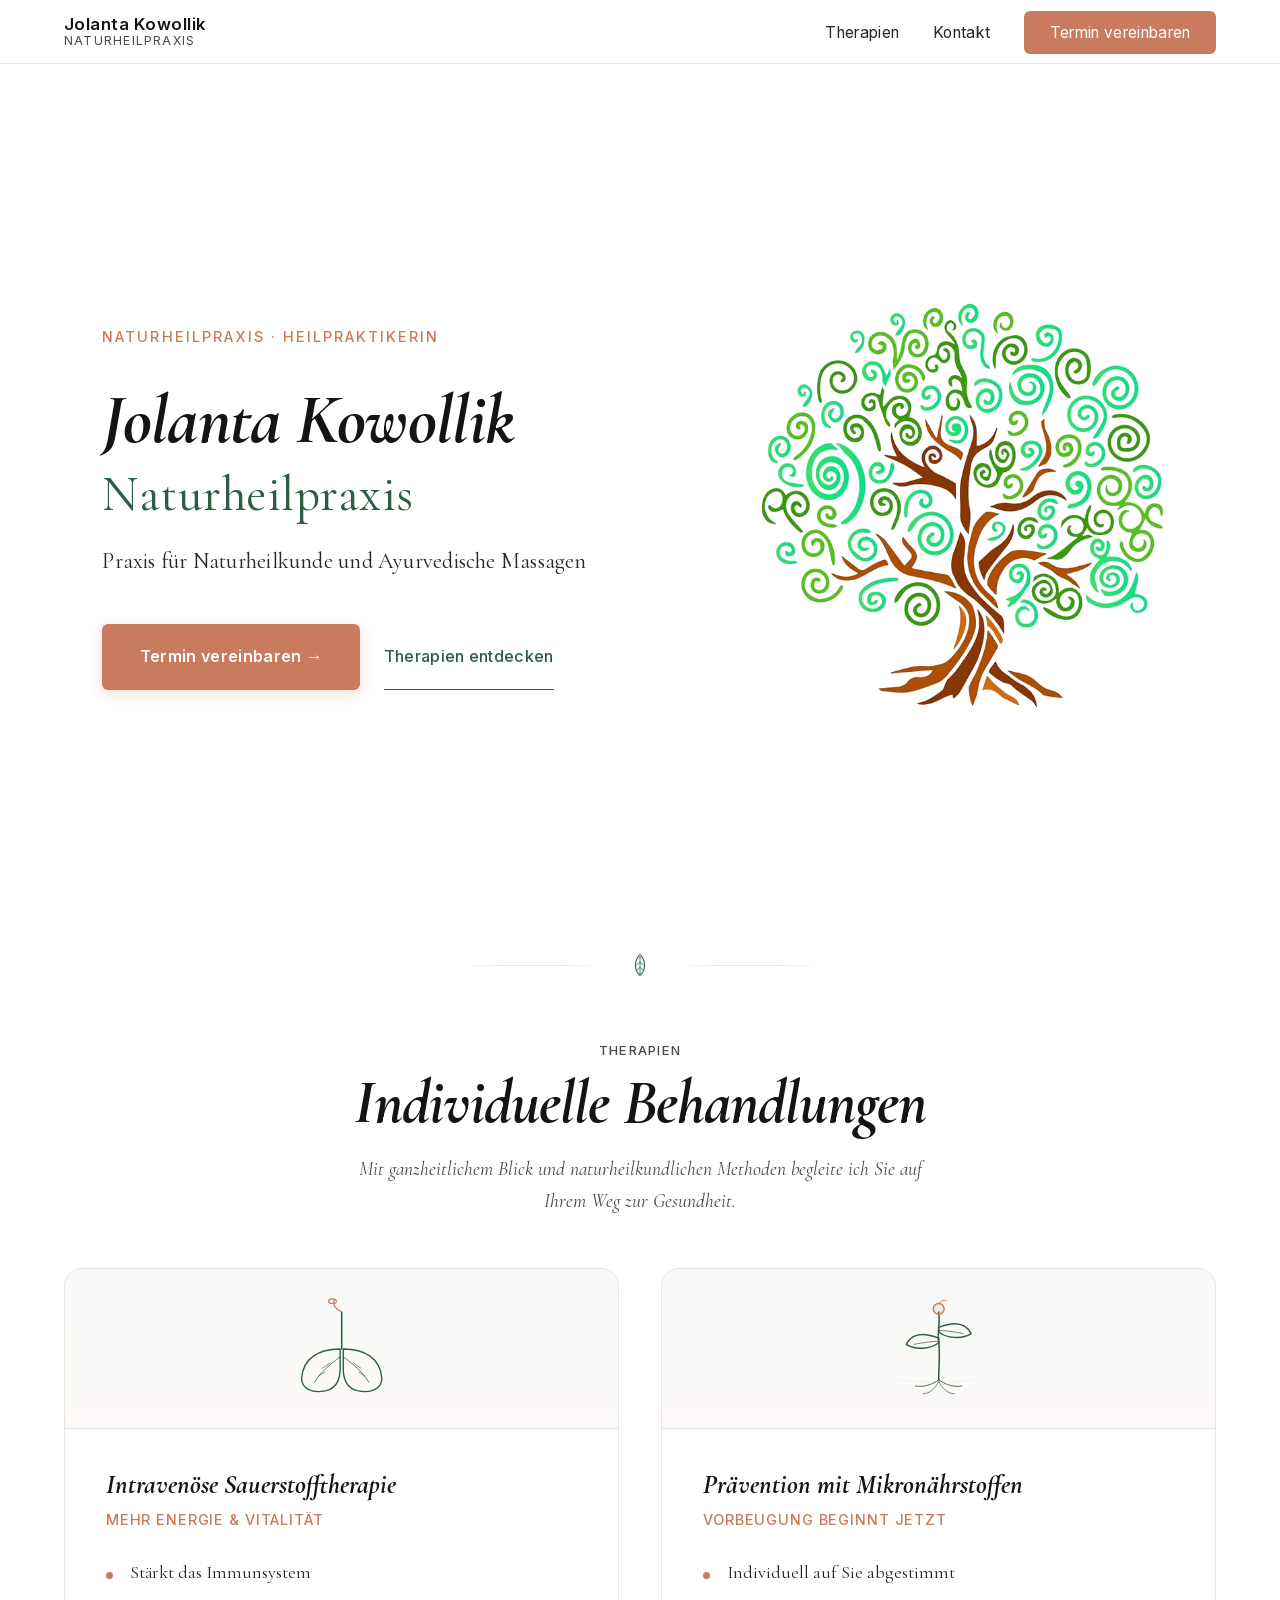
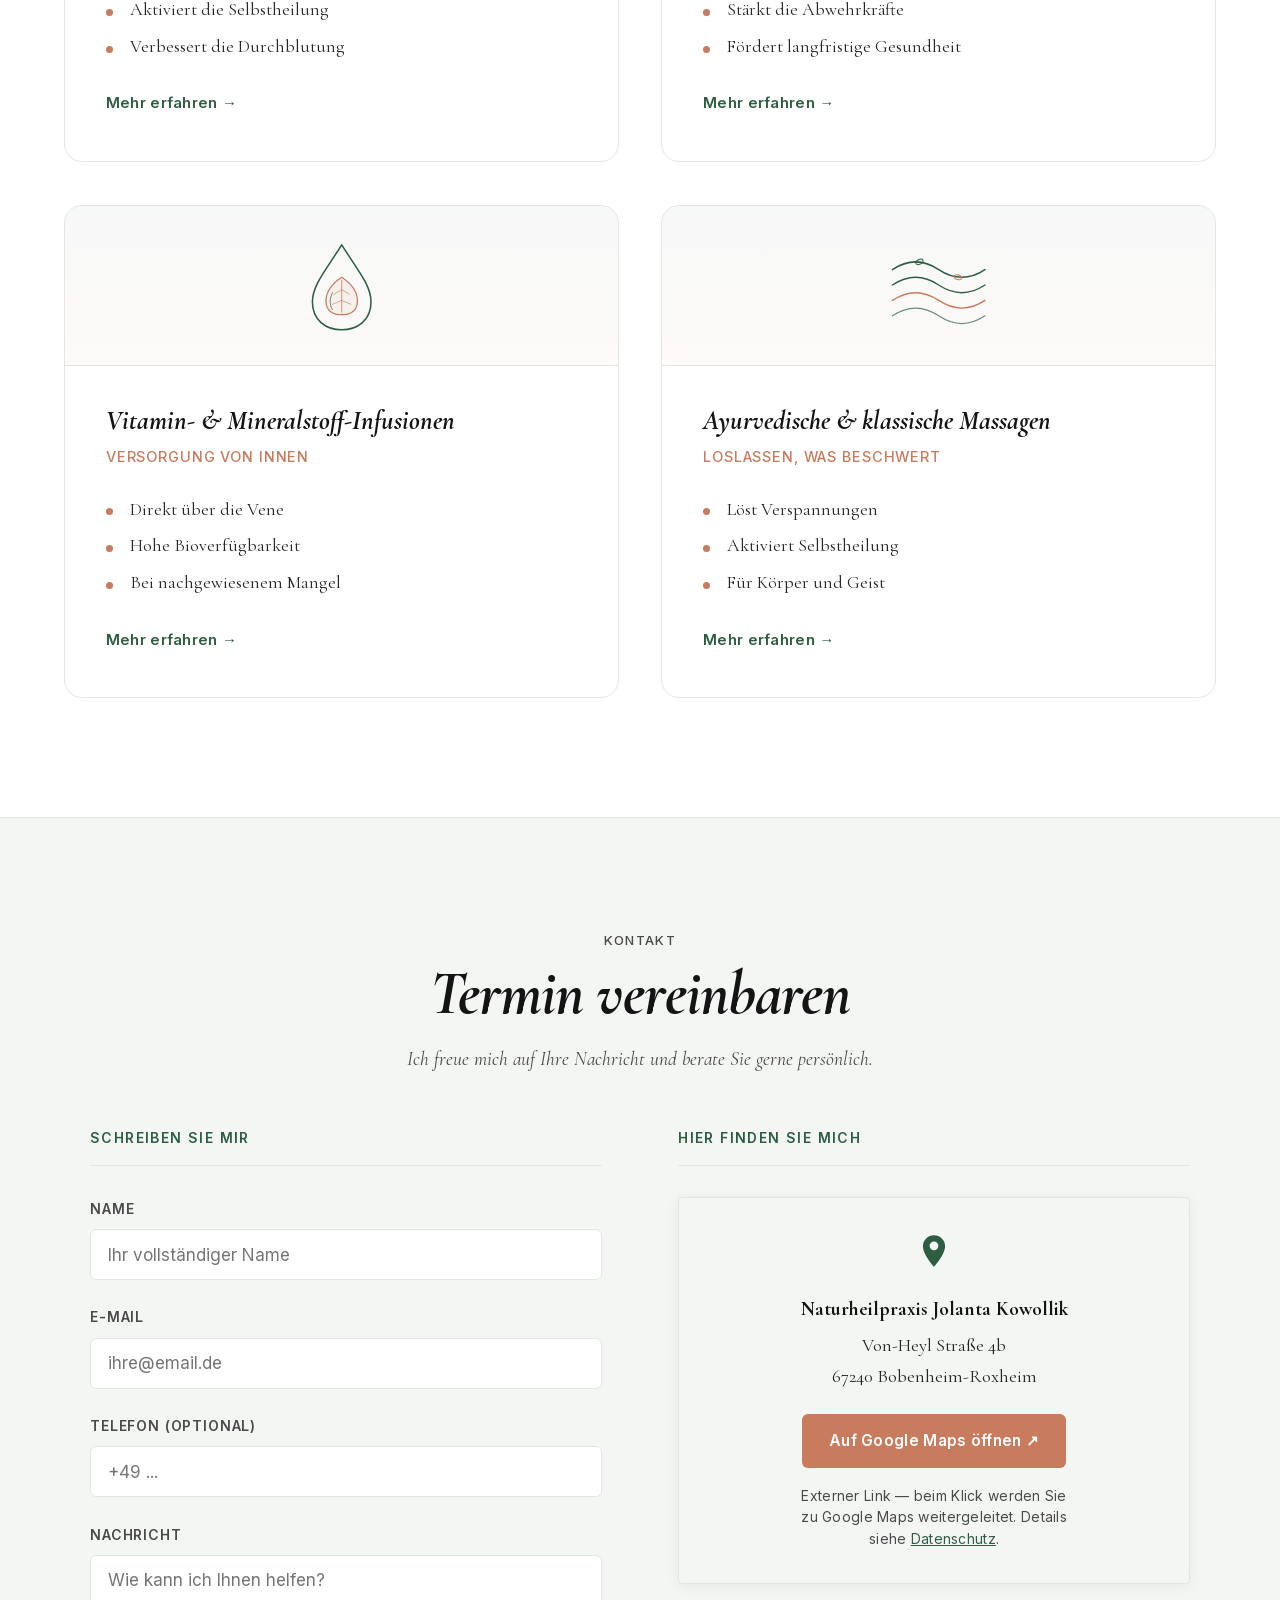
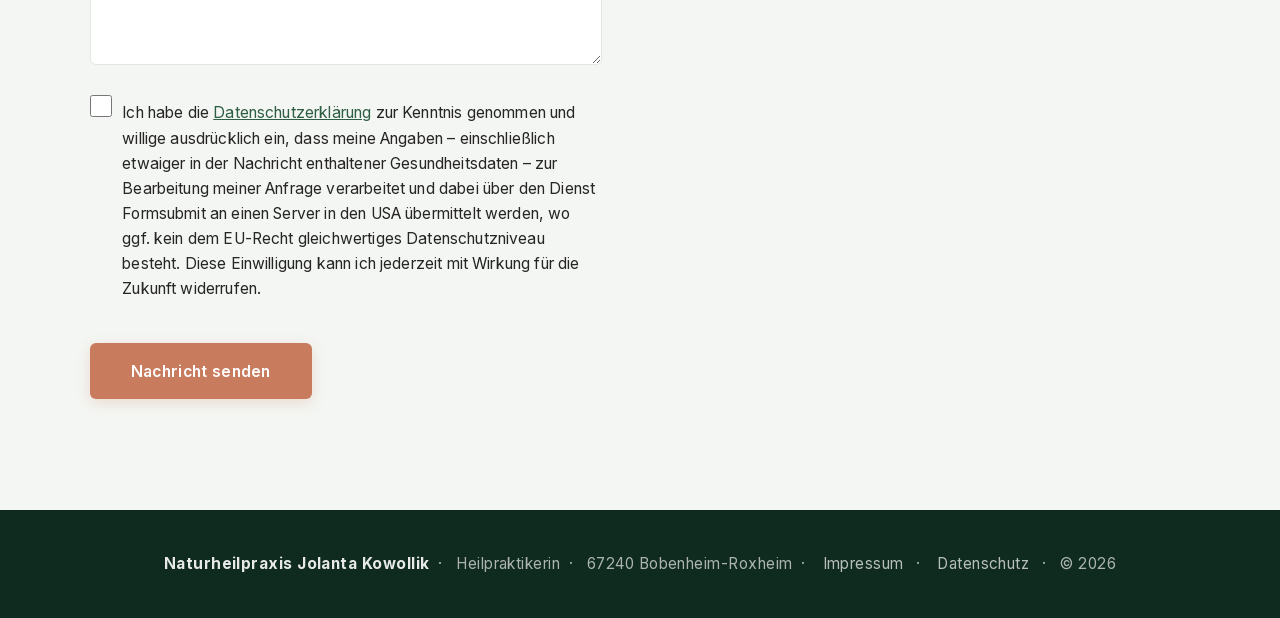
==== index.html @ 56aa3563 "Bessere Lesbarkeit (größere, schwarze Schrift) + neue Adresse Von-Heyl Straße 4b Co-Authored-By: Cla" ====
<!DOCTYPE html>
<html lang="de">
<head>
  <meta charset="UTF-8" />
  <meta name="viewport" content="width=device-width, initial-scale=1.0" />
  <title>Naturheilpraxis Jolanta Kowollik · Heilpraktikerin Bobenheim-Roxheim</title>
  <meta name="description" content="Naturheilpraxis Jolanta Kowollik in Bobenheim-Roxheim — Heilpraktikerin für intravenöse Sauerstofftherapie, Mikronährstoff-Prävention, Vitamin- & Mineralstoff-Infusionen und ayurvedische Massagen. Jetzt Termin vereinbaren." />
  <meta name="robots" content="index, follow" />
  <link rel="canonical" href="https://www.naturheilpraxis-bobenheim.de/" />

  <!-- Open Graph -->
  <meta property="og:type" content="website" />
  <meta property="og:locale" content="de_DE" />
  <meta property="og:title" content="Naturheilpraxis Jolanta Kowollik · Heilpraktikerin Bobenheim-Roxheim" />
  <meta property="og:description" content="Heilpraktikerin für Sauerstofftherapie, Mikronährstoffe, Vitamin-Infusionen und ayurvedische Massagen in Bobenheim-Roxheim." />
  <meta property="og:url" content="https://www.naturheilpraxis-bobenheim.de/" />
  <meta property="og:site_name" content="Naturheilpraxis Jolanta Kowollik" />
  <meta property="og:image" content="https://www.naturheilpraxis-bobenheim.de/tree2.webp" />
  <meta name="twitter:card" content="summary_large_image" />

  <!-- JSON-LD: MedicalBusiness for Local-SEO -->
  <script type="application/ld+json">
  {
    "@context": "https://schema.org",
    "@type": "MedicalBusiness",
    "name": "Naturheilpraxis Jolanta Kowollik",
    "description": "Heilpraktikerin für Naturheilkunde und ayurvedische Massagen in Bobenheim-Roxheim. Sauerstofftherapie, Mikronährstoffe, Infusionstherapie und Massagen.",
    "image": "https://www.naturheilpraxis-bobenheim.de/tree2.webp",
    "url": "https://www.naturheilpraxis-bobenheim.de/",
    "telephone": "+49 176 45779584",
    "email": "jolanta.kowollik@gmail.com",
    "priceRange": "€€",
    "address": {
      "@type": "PostalAddress",
      "streetAddress": "Von-Heyl Straße 4b",
      "addressLocality": "Bobenheim-Roxheim",
      "postalCode": "67240",
      "addressRegion": "Rheinland-Pfalz",
      "addressCountry": "DE"
    },
    "geo": {
      "@type": "GeoCoordinates",
      "latitude": 49.5333,
      "longitude": 8.3833
    },
    "medicalSpecialty": ["AlternativeMedicine"],
    "availableService": [
      {
        "@type": "MedicalProcedure",
        "name": "Intravenöse Sauerstofftherapie",
        "url": "https://www.naturheilpraxis-bobenheim.de/sauerstofftherapie.html"
      },
      {
        "@type": "MedicalProcedure",
        "name": "Prävention mit Mikronährstoffen",
        "url": "https://www.naturheilpraxis-bobenheim.de/mikronaehrstoffe.html"
      },
      {
        "@type": "MedicalProcedure",
        "name": "Vitamin- & Mineralstoff-Infusionen",
        "url": "https://www.naturheilpraxis-bobenheim.de/infusionstherapie.html"
      },
      {
        "@type": "MedicalTherapy",
        "name": "Ayurvedische & klassische Massagen",
        "url": "https://www.naturheilpraxis-bobenheim.de/massagen.html"
      }
    ]
  }
  </script>

  <link rel="stylesheet" href="fonts/fonts.css" />

  <style>
    *, *::before, *::after { box-sizing: border-box; margin: 0; padding: 0; }

    :root {
      --green:       #2d5e44;
      --green-dark:  #1e4530;
      --green-deep:  #0f2a1e;
      --accent:      #c97b5d;
      --accent-dark: #a55f47;
      --bg:          #ffffff;
      --bg-alt:      #f4f6f3;
      --card:        #ffffff;
      --white:       #ffffff;
      --text:        #141414;
      --text-mid:    #262626;
      --text-muted:  #4a4a4a;
      --border:      #e3e7e1;
    }

    html { scroll-behavior: smooth; font-size: 17px; }

    body {
      font-family: 'Cormorant Garamond', Georgia, serif;
      font-weight: 400;
      font-size: 21px;
      line-height: 1.7;
      background: var(--bg);
      color: var(--text);
    }

    /* ── NAV ── */
    nav {
      position: fixed;
      top: 0; width: 100%;
      z-index: 100;
      height: 64px;
      background: var(--card);
      border-bottom: 1px solid var(--border);
      padding: 0 5vw;
      display: flex;
      align-items: center;
      justify-content: space-between;
    }

    .nav-logo {
      display: flex;
      align-items: center;
      gap: 0.7rem;
      text-decoration: none;
    }

    .nav-logo-icon { display: none; }

    .nav-logo-text {
      font-family: 'Inter', sans-serif;
      font-size: 0.98rem;
      font-weight: 600;
      letter-spacing: 0.03em;
      color: var(--text);
      line-height: 1.2;
    }

    .nav-logo-text small {
      display: block;
      font-family: 'Inter', sans-serif;
      font-size: 0.72rem;
      font-weight: 400;
      letter-spacing: 0.1em;
      text-transform: uppercase;
      color: var(--text-muted);
    }

    .nav-links { display: flex; align-items: center; gap: 2rem; list-style: none; }

    .nav-links a {
      font-family: 'Inter', sans-serif;
      font-size: 0.92rem;
      font-weight: 400;
      letter-spacing: 0.02em;
      color: var(--text-mid);
      text-decoration: none;
      transition: color 0.2s;
    }

    .nav-links a:hover { color: var(--green); }

    .nav-cta {
      font-family: 'Inter', sans-serif !important;
      background: var(--accent) !important;
      color: white !important;
      padding: 0.7rem 1.5rem !important;
      border-radius: 6px;
      letter-spacing: 0.02em !important;
      transition: background 0.2s, transform 0.15s !important;
    }

    .nav-cta:hover { background: var(--accent-dark) !important; transform: translateY(-1px); }

    .nav-mobile-actions {
      display: flex;
      align-items: center;
      gap: 0.4rem;
    }

    .nav-hamburger {
      display: none;
      font-size: 1.5rem;
      background: none;
      border: none;
      cursor: pointer;
      color: var(--text);
      padding: 0.5rem;
      min-width: 44px;
      min-height: 44px;
      align-items: center;
      justify-content: center;
    }

    /* ── HERO ── */
    .hero {
      position: relative;
      min-height: calc(100vh - 64px);
      margin-top: 64px;
      background: var(--bg);
      overflow: hidden;
      display: flex;
      align-items: center;
      padding: 7rem 8vw 4rem;
    }

    .hero-inner {
      width: 100%;
      max-width: 1180px;
      margin: 0 auto;
      display: grid;
      grid-template-columns: 1.3fr 1fr;
      gap: 5rem;
      align-items: center;
    }

    .hero-illustration {
      width: 100%;
      max-width: 440px;
      justify-self: end;
    }

    .hero-illustration svg {
      width: 100%;
      height: auto;
      display: block;
    }

    .hero-tree {
      width: 100%;
      height: auto;
      display: block;
      max-height: 560px;
      object-fit: contain;
    }

    .hero-bg-tree {
      display: none;
      position: absolute;
      right: 6vw;
      top: 50%;
      transform: translateY(-50%);
      height: 72%;
      width: auto;
      opacity: 0.13;
      z-index: 0;
      pointer-events: none;
      mix-blend-mode: multiply;
      filter: grayscale(30%);
    }

    .hero-bg-quote { display: none; }

    .hero-content {
      position: relative;
      z-index: 1;
      max-width: 620px;
    }

    .hero-eyebrow {
      font-family: 'Inter', sans-serif;
      font-size: 0.85rem;
      font-weight: 500;
      letter-spacing: 0.14em;
      text-transform: uppercase;
      color: var(--accent);
      margin-bottom: 2rem;
    }

    .hero-eyebrow::before, .hero-eyebrow::after { display: none; }

    .hero-h1 {
      font-family: 'Cormorant Garamond', Georgia, serif;
      font-size: clamp(3rem, 5.5vw, 5.4rem);
      font-weight: 700;
      font-style: italic;
      line-height: 1.06;
      color: var(--text);
      letter-spacing: -0.01em;
      margin-bottom: 1.4rem;
    }

    .hero-h1 span {
      display: block;
      font-style: normal;
      font-weight: 400;
      color: var(--green);
      font-size: 0.7em;
      letter-spacing: 0.01em;
      margin-top: 0.2em;
    }

    .hero-divider { display: none; }
    .hero-subtitle { display: none; }
    .hero-bg-quote { display: none; }

    .hero-tagline {
      font-family: 'Cormorant Garamond', Georgia, serif;
      font-size: 1.3rem;
      font-weight: 400;
      letter-spacing: 0.01em;
      color: var(--text-mid);
      margin-bottom: 2.6rem;
      line-height: 1.6;
      max-width: 540px;
    }

    .hero-cta-wrap {
      display: flex;
      gap: 1.4rem;
      align-items: center;
      flex-wrap: wrap;
    }

    .hero-cta {
      display: inline-block;
      font-family: 'Inter', sans-serif;
      background: var(--accent);
      color: #fff;
      text-decoration: none;
      font-size: 0.95rem;
      font-weight: 600;
      letter-spacing: 0.02em;
      padding: 1.15rem 2.2rem;
      min-height: 52px;
      border-radius: 6px;
      transition: background 0.25s, transform 0.2s, box-shadow 0.25s;
      box-shadow: 0 4px 14px rgba(201, 123, 93, 0.25);
    }

    .hero-cta:hover {
      background: var(--accent-dark);
      transform: translateY(-2px);
      box-shadow: 0 8px 20px rgba(201, 123, 93, 0.32);
    }

    .hero-cta-secondary {
      font-family: 'Inter', sans-serif;
      font-size: 0.95rem;
      font-weight: 500;
      letter-spacing: 0.02em;
      color: var(--green);
      text-decoration: none;
      padding: 1.1rem 0;
      border-bottom: 1px solid var(--green);
      transition: color 0.2s, border-color 0.2s;
    }

    .hero-cta-secondary:hover {
      color: var(--green-dark);
      border-color: var(--green-dark);
    }

    .hero-tel {
      margin-top: 1.6rem;
      font-family: 'Inter', sans-serif;
      font-size: 0.95rem;
      color: var(--text-muted);
      display: inline-flex;
      align-items: center;
      gap: 0.5rem;
    }
    .hero-tel a {
      color: var(--green);
      text-decoration: none;
      font-weight: 600;
      border-bottom: 1px solid var(--green);
      padding-bottom: 1px;
    }
    .hero-tel a:hover { color: var(--green-dark); border-color: var(--green-dark); }

    /* ── SECTION HEADER ── */
    .section-header { text-align: center; margin-bottom: 3rem; }

    .section-eyebrow {
      font-family: 'Inter', sans-serif;
      font-size: 0.78rem;
      font-weight: 500;
      letter-spacing: 0.1em;
      text-transform: uppercase;
      color: var(--text-muted);
      margin-bottom: 0.6rem;
    }

    h2 {
      font-family: 'Cormorant Garamond', Georgia, serif;
      font-size: clamp(2.6rem, 4.8vw, 4.2rem);
      font-weight: 700;
      font-style: italic;
      color: var(--text);
      letter-spacing: -0.015em;
      line-height: 1.05;
      margin-bottom: 1rem;
    }

    .section-sub {
      font-size: 1.15rem;
      font-weight: 400;
      font-style: italic;
      color: var(--text-muted);
      max-width: 600px;
      margin: 0 auto;
      line-height: 1.65;
    }

    /* ── SERVICES ── */
    #leistungen {
      background: var(--bg);
      padding: 3rem 5vw 7rem;
      position: relative;
    }

    /* ── SECTION DIVIDER (Hero → Leistungen) ── */
    .section-divider {
      display: flex;
      align-items: center;
      justify-content: center;
      gap: 1.4rem;
      max-width: 360px;
      margin: 0 auto 3.5rem;
    }
    .section-divider .div-line {
      flex: 1;
      height: 1px;
      background: linear-gradient(90deg, transparent, var(--border) 30%, var(--border) 70%, transparent);
    }
    .section-divider svg {
      flex-shrink: 0;
      opacity: 0.85;
    }

    .services-grid {
      display: grid;
      grid-template-columns: repeat(2, 1fr);
      gap: 2.5rem;
      max-width: 1240px;
      margin: 0 auto;
    }

    .service-card {
      background: var(--card);
      border: 1px solid var(--border);
      border-radius: 18px;
      overflow: hidden;
      transition: box-shadow 0.35s, transform 0.35s, border-color 0.35s;
      display: flex;
      flex-direction: column;
      text-decoration: none;
      color: inherit;
      cursor: pointer;
    }

    .service-card:hover {
      box-shadow: 0 16px 40px rgba(45, 94, 68, 0.12);
      transform: translateY(-6px);
      border-color: var(--green);
    }

    .service-illustration {
      width: 100%;
      height: 160px;
      display: flex;
      align-items: center;
      justify-content: center;
      padding: 1.5rem;
      background: linear-gradient(180deg, rgba(45,94,68,0.04) 0%, rgba(201,123,93,0.04) 100%);
      border-bottom: 1px solid var(--border);
    }

    .service-illustration svg {
      width: auto;
      height: 100%;
      max-width: 180px;
      display: block;
      transition: transform 0.5s ease;
    }

    .service-card:hover .service-illustration svg {
      transform: scale(1.06) rotate(-1deg);
    }

    .service-body {
      padding: 2.4rem 2.4rem 2.6rem;
      display: flex;
      flex-direction: column;
      flex: 1;
    }

    .service-title {
      font-family: 'Cormorant Garamond', Georgia, serif;
      font-size: 1.55rem;
      font-weight: 700;
      font-style: italic;
      color: var(--text);
      margin-bottom: 0.4rem;
      line-height: 1.2;
    }

    .service-promise {
      font-family: 'Inter', sans-serif;
      font-size: 0.85rem;
      font-weight: 500;
      letter-spacing: 0.06em;
      text-transform: uppercase;
      color: var(--accent);
      margin-bottom: 1.6rem;
    }

    .service-perks {
      list-style: none;
      display: flex;
      flex-direction: column;
      gap: 0.6rem;
      margin-bottom: 1.8rem;
      flex: 1;
    }

    .service-perks li {
      position: relative;
      padding-left: 1.4rem;
      font-family: 'Cormorant Garamond', Georgia, serif;
      font-size: 1.05rem;
      font-weight: 400;
      color: var(--text-mid);
      line-height: 1.5;
    }

    .service-perks li::before {
      content: '';
      position: absolute;
      left: 0;
      top: 0.65em;
      width: 7px;
      height: 7px;
      border-radius: 50%;
      background: var(--accent);
    }

    .service-mehr {
      display: inline-flex;
      align-items: center;
      gap: 0.45rem;
      font-family: 'Inter', sans-serif;
      font-size: 0.88rem;
      font-weight: 600;
      letter-spacing: 0.02em;
      color: var(--green);
      transition: gap 0.2s, color 0.2s;
      margin-top: auto;
    }

    .service-card:hover .service-mehr {
      gap: 0.8rem;
      color: var(--green-dark);
    }

    /* ── DIVIDER ── */
    .gold-divider {
      height: 1px;
      background: var(--border);
    }

    /* ── CONTACT ── */
    #kontakt { background: var(--bg-alt); padding: 6.5rem 5vw; }

    .kontakt-grid {
      display: grid;
      grid-template-columns: 1fr 1fr;
      gap: 4.5rem;
      max-width: 1100px;
      margin: 0 auto;
      align-items: start;
    }

    .col-heading {
      font-family: 'Inter', sans-serif;
      font-size: 0.82rem;
      font-weight: 600;
      letter-spacing: 0.1em;
      text-transform: uppercase;
      color: var(--green);
      margin-bottom: 1.8rem;
      padding-bottom: 0.9rem;
      border-bottom: 1px solid var(--border);
    }

    .kontakt-form { display: flex; flex-direction: column; gap: 1.5rem; }

    .form-group { display: flex; flex-direction: column; gap: 0.5rem; }

    .form-group label {
      font-family: 'Inter', sans-serif;
      font-size: 0.82rem;
      font-weight: 600;
      letter-spacing: 0.06em;
      text-transform: uppercase;
      color: var(--text-muted);
    }

    .form-group input, .form-group textarea {
      background: var(--card);
      border: 1px solid var(--border);
      border-radius: 6px;
      padding: 0.85rem 1rem;
      font-family: 'Inter', sans-serif;
      font-size: 1rem;
      font-weight: 400;
      color: var(--text);
      outline: none;
      transition: border-color 0.2s, background 0.2s;
      width: 100%;
    }

    .form-group input:focus, .form-group textarea:focus {
      border-color: var(--green);
    }

    .form-group textarea { resize: vertical; min-height: 110px; }

    .hp-field {
      position: absolute !important;
      left: -9999px !important;
      width: 1px !important;
      height: 1px !important;
      opacity: 0 !important;
      pointer-events: none !important;
    }

    .form-consent {
      display: flex;
      align-items: flex-start;
      gap: 0.6rem;
      margin-top: 0.2rem;
    }

    .form-consent input[type="checkbox"] {
      margin-top: 0.1rem;
      width: 22px;
      height: 22px;
      accent-color: var(--accent);
      flex-shrink: 0;
      cursor: pointer;
    }

    .form-consent label {
      font-family: 'Inter', sans-serif;
      font-size: 0.92rem;
      font-weight: 400;
      line-height: 1.6;
      letter-spacing: 0.01em;
      color: var(--text-mid);
      cursor: pointer;
      padding: 0.4rem 0;
    }

    .form-consent label a {
      color: var(--green);
      text-decoration: underline;
    }

    .form-consent label a:hover { color: var(--green-dark); }

    .form-submit {
      align-self: flex-start;
      margin-top: 0.6rem;
      background: var(--accent);
      color: white;
      border: none;
      font-family: 'Inter', sans-serif;
      font-weight: 600;
      font-size: 0.92rem;
      letter-spacing: 0.02em;
      padding: 1.1rem 2.4rem;
      min-height: 48px;
      border-radius: 6px;
      cursor: pointer;
      transition: background 0.25s, transform 0.2s, box-shadow 0.25s;
      box-shadow: 0 4px 14px rgba(201, 123, 93, 0.22);
    }

    .form-submit:hover { background: var(--accent-dark); transform: translateY(-1px); box-shadow: 0 8px 20px rgba(201, 123, 93, 0.3); }

    .map-wrapper {
      border-radius: 4px;
      overflow: hidden;
      min-height: 340px;
      border: 1px solid var(--border);
      box-shadow: 0 2px 14px rgba(0, 0, 0, 0.06);
      background: var(--bg-alt);
      display: flex;
      align-items: center;
      justify-content: center;
    }

    .map-placeholder-inner {
      text-align: center;
      padding: 2rem 1.5rem;
      max-width: 320px;
    }

    .map-placeholder-pin {
      color: var(--green);
      margin-bottom: 0.6rem;
    }

    .map-placeholder-address {
      font-family: 'Cormorant Garamond', Georgia, serif;
      font-size: 1.08rem;
      line-height: 1.7;
      color: var(--text-mid);
      margin-bottom: 1.3rem;
    }

    .map-placeholder-address strong {
      display: block;
      font-weight: 700;
      color: var(--text);
      margin-bottom: 0.2rem;
      font-size: 1.15rem;
    }

    .map-placeholder-btn {
      display: inline-block;
      font-family: 'Inter', sans-serif;
      font-size: 0.9rem;
      font-weight: 600;
      letter-spacing: 0.02em;
      background: var(--accent);
      color: #fff;
      text-decoration: none;
      padding: 0.8rem 1.6rem;
      border-radius: 6px;
      transition: background 0.2s, transform 0.15s;
    }

    .map-placeholder-btn:hover {
      background: var(--accent-dark);
      transform: translateY(-1px);
    }

    .map-placeholder-note {
      margin-top: 1rem;
      font-family: 'Inter', sans-serif;
      font-size: 0.82rem;
      color: var(--text-muted);
      letter-spacing: 0.02em;
      line-height: 1.55;
    }

    .map-placeholder-note a { color: var(--green); text-decoration: underline; }
    .map-placeholder-note a:hover { color: var(--green-dark); }

    /* ── FOOTER ── */
    footer {
      background: var(--green-deep);
      color: rgba(255, 255, 255, 0.65);
      padding: 2rem 5vw;
      text-align: center;
      font-family: 'Inter', sans-serif;
      font-size: 0.9rem;
      font-weight: 400;
      letter-spacing: 0.03em;
    }

    footer strong { color: rgba(255, 255, 255, 0.9); }
    footer a {
      color: rgba(255, 255, 255, 0.7);
      text-decoration: none;
      padding: 0.4rem 0.2rem;
      display: inline-block;
    }
    footer a:hover { color: white; }

    /* ── MOBILE STICKY CTA BAR ── */
    .mobile-sticky-bar { display: none; }
    .nav-tel { display: none; }

    @media (max-width: 768px) {
      .mobile-sticky-bar {
        display: flex;
        position: fixed;
        bottom: 0; left: 0; right: 0;
        z-index: 90;
        background: var(--card);
        border-top: 1px solid var(--border);
        box-shadow: 0 -4px 16px rgba(0, 0, 0, 0.08);
        padding: 0.6rem 0.8rem calc(0.6rem + env(safe-area-inset-bottom));
        gap: 0.6rem;
      }
      .mobile-sticky-bar a {
        flex: 1;
        display: flex; align-items: center; justify-content: center;
        gap: 0.5rem;
        min-height: 52px;
        border-radius: 8px;
        font-family: 'Inter', sans-serif;
        font-size: 0.95rem;
        font-weight: 600;
        text-decoration: none;
        letter-spacing: 0.02em;
        transition: transform 0.15s, background 0.2s, box-shadow 0.2s;
      }
      .mobile-sticky-bar a:active { transform: scale(0.97); }
      .mobile-sticky-bar .sb-call {
        background: var(--green); color: #fff;
        box-shadow: 0 2px 8px rgba(45, 94, 68, 0.25);
      }
      .mobile-sticky-bar .sb-call:hover { background: var(--green-dark); }
      .mobile-sticky-bar .sb-cta {
        background: var(--accent); color: #fff;
        box-shadow: 0 2px 8px rgba(201, 123, 93, 0.25);
      }
      .mobile-sticky-bar .sb-cta:hover { background: var(--accent-dark); }

      body { padding-bottom: 80px; }
      body.bar-hidden { padding-bottom: 0; }
      body.bar-hidden .mobile-sticky-bar { display: none; }

      /* Nav phone icon (mobile only) */
      .nav-tel {
        display: inline-flex;
        align-items: center; justify-content: center;
        min-width: 44px; min-height: 44px;
        color: var(--green);
        text-decoration: none;
        margin-right: 0.3rem;
      }
      .nav-tel:active { transform: scale(0.92); }
    }

    /* ── RESPONSIVE ── */
    @media (min-width: 1200px) {
      body { font-size: 23px; }
    }

    @media (max-width: 1024px) {
      .hero { min-height: auto; padding: 5rem 6vw 5rem; }
      .hero-inner { grid-template-columns: 1fr; gap: 2.5rem; }
      .hero-illustration { max-width: 240px; justify-self: center; }
      .hero-content { max-width: 100%; text-align: center; }
      .hero-h1 { font-size: clamp(2.8rem, 6vw, 4rem); }
      .hero-tagline { margin-left: auto; margin-right: auto; }
      .hero-eyebrow { text-align: center; justify-content: center; }
      .hero-cta-wrap { justify-content: center; }
      .hero-tel { justify-content: center; }
      .hero-bg-tree { display: none; }
    }

    @media (max-width: 768px) {
      .nav-hamburger { display: flex; }
      .nav-links { display: none; }
      .nav-links.open {
        display: flex;
        position: absolute;
        top: 64px;
        left: 0;
        width: 100%;
        flex-direction: column;
        background: var(--card);
        border-bottom: 1px solid var(--border);
        padding: 1rem 5vw;
      }
      .hero { padding: 4rem 5vw 2rem; }
      .hero-h1 { font-size: clamp(2.5rem, 8vw, 3.4rem); }
      .hero-tagline { font-size: 1.15rem; }
      .hero-illustration { max-width: 200px; }
      /* Hero-CTAs auf Mobile weg — Sticky-Bar unten übernimmt */
      .hero-cta { display: none; }
      .hero-tel { display: none; }
      .hero-cta-wrap { margin-top: 0; }
      #leistungen { padding: 2rem 5vw 4.5rem; }
      #kontakt { padding: 4.5rem 5vw; }
      .section-header { margin-bottom: 2.2rem; }
      .section-divider { margin: 0 auto 2.2rem; max-width: 240px; }
      .map-wrapper { min-height: 280px; }
      .map-placeholder-address { font-size: 1rem; }
      .kontakt-grid { grid-template-columns: 1fr; gap: 3rem; }
      .services-grid { grid-template-columns: 1fr; gap: 1.8rem; }
      .service-illustration { height: 140px; }
      .service-body { padding: 1.8rem 1.8rem 2rem; }
      .service-title { font-size: 1.4rem; }
      h2 { font-size: clamp(2.2rem, 9vw, 3rem); }
    }

    @media (max-width: 480px) {
      body { font-size: 19px; }
      .hero-h1 { font-size: 2.4rem; }
      .hero-cta-wrap { flex-direction: column; align-items: stretch; }
      .hero-cta, .hero-cta-secondary { text-align: center; }
      .hero-tel { font-size: 0.9rem; flex-wrap: wrap; }
    }

    /* Scroll-Animation */
    .service-card {
      opacity: 0;
      transform: translateY(30px);
      transition: opacity 0.6s ease, transform 0.6s ease;
    }
    .service-card.visible {
      opacity: 1;
      transform: translateY(0);
    }
    @media (prefers-reduced-motion: reduce) {
      .service-card { opacity: 1; transform: none; transition: none; }
    }
  </style>
</head>
<body>

  <!-- NAV -->
  <nav>
    <a href="#start" class="nav-logo">
      <svg class="nav-logo-icon" viewBox="0 0 34 34" xmlns="http://www.w3.org/2000/svg" aria-hidden="true">
        <circle cx="17" cy="13" r="10" fill="#4e7d5e" opacity="0.85"/>
        <rect x="15.5" y="21" width="3" height="10" rx="1.5" fill="#7a4a2e"/>
      </svg>
      <div class="nav-logo-text">
        Jolanta Kowollik
        <small>Naturheilpraxis</small>
      </div>
    </a>
    <button class="nav-hamburger" aria-label="Menü" onclick="this.parentElement.querySelector('.nav-links').classList.toggle('open')">&#9776;</button>
    <ul class="nav-links">
      <li><a href="#leistungen">Therapien</a></li>
      <li><a href="#kontakt">Kontakt</a></li>
      <li><a href="#kontakt" class="nav-cta">Termin vereinbaren</a></li>
    </ul>
  </nav>

  <!-- HERO -->
  <section class="hero" id="start">
    <div class="hero-inner">
      <div class="hero-content">
        <p class="hero-eyebrow">Naturheilpraxis · Heilpraktikerin</p>

        <h1 class="hero-h1">
          Jolanta Kowollik
          <span>Naturheilpraxis</span>
        </h1>

        <p class="hero-tagline">Praxis für Naturheilkunde und Ayurvedische Massagen</p>

        <div class="hero-cta-wrap">
          <a href="#kontakt" class="hero-cta">Termin vereinbaren&nbsp;→</a>
          <a href="#leistungen" class="hero-cta-secondary">Therapien entdecken</a>
        </div>
      </div>

      <div class="hero-illustration" aria-hidden="true">
        <img src="tree2.webp" alt="" class="hero-tree" loading="eager" fetchpriority="high" width="640" height="640" />
      </div>
    </div>
  </section>

  <!-- SERVICES -->
  <section id="leistungen">

    <div class="section-divider" aria-hidden="true">
      <span class="div-line"></span>
      <svg width="28" height="28" viewBox="0 0 32 32" fill="none" stroke-linecap="round" stroke-linejoin="round">
        <!-- Stylized leaf -->
        <path d="M16 4 C 9 11, 9 22, 16 28 C 23 22, 23 11, 16 4 Z" stroke="var(--green)" stroke-width="1.4" fill="rgba(45,94,68,0.06)" />
        <path d="M16 7 L 16 26" stroke="var(--green)" stroke-width="1" />
        <path d="M16 13 L 12 16" stroke="var(--green)" stroke-width="0.9" />
        <path d="M16 13 L 20 16" stroke="var(--green)" stroke-width="0.9" />
        <path d="M16 19 L 11.5 22" stroke="var(--green)" stroke-width="0.9" />
        <path d="M16 19 L 20.5 22" stroke="var(--green)" stroke-width="0.9" />
        <!-- Small terracotta accent dot -->
        <circle cx="16" cy="5.5" r="1.4" fill="var(--accent)" stroke="none" />
      </svg>
      <span class="div-line"></span>
    </div>

    <div class="section-header">
      <p class="section-eyebrow">Therapien</p>
      <h2>Individuelle Behandlungen</h2>
      <p class="section-sub">Mit ganzheitlichem Blick und naturheilkundlichen Methoden begleite ich Sie auf Ihrem Weg zur Gesundheit.</p>
    </div>

    <div class="services-grid">

      <a class="service-card" href="sauerstofftherapie.html">
        <div class="service-illustration">
          <svg viewBox="0 0 160 140" xmlns="http://www.w3.org/2000/svg" fill="none" stroke-linecap="round" stroke-linejoin="round" aria-hidden="true">
            <!-- Trachea-stem (leaf-like) -->
            <path d="M80 22 L80 70" stroke="var(--green)" stroke-width="2" />
            <!-- Left lung-leaf -->
            <path d="M78 70 C 50 70, 30 82, 28 108 C 28 122, 42 128, 60 124 C 72 121, 78 110, 78 95 Z"
                  stroke="var(--green)" stroke-width="1.8" />
            <!-- Right lung-leaf -->
            <path d="M82 70 C 110 70, 130 82, 132 108 C 132 122, 118 128, 100 124 C 88 121, 82 110, 82 95 Z"
                  stroke="var(--green)" stroke-width="1.8" />
            <!-- Left leaf veins -->
            <path d="M78 80 C 65 90, 52 100, 45 113" stroke="var(--green)" stroke-width="1" />
            <path d="M65 88 L 55 95" stroke="var(--green)" stroke-width="0.8" />
            <path d="M58 100 L 50 105" stroke="var(--green)" stroke-width="0.8" />
            <!-- Right leaf veins -->
            <path d="M82 80 C 95 90, 108 100, 115 113" stroke="var(--green)" stroke-width="1" />
            <path d="M95 88 L 105 95" stroke="var(--green)" stroke-width="0.8" />
            <path d="M102 100 L 110 105" stroke="var(--green)" stroke-width="0.8" />
            <!-- Top: small leaf flourish -->
            <path d="M80 22 C 72 18, 68 12, 70 6" stroke="var(--accent)" stroke-width="1.4" />
            <ellipse cx="68" cy="8" rx="5" ry="3" stroke="var(--accent)" stroke-width="1.4" fill="rgba(201,123,93,0.1)" />
          </svg>
        </div>
        <div class="service-body">
          <h3 class="service-title">Intravenöse Sauerstofftherapie</h3>
          <p class="service-promise">Mehr Energie &amp; Vitalität</p>
          <ul class="service-perks">
            <li>Stärkt das Immunsystem</li>
            <li>Aktiviert die Selbstheilung</li>
            <li>Verbessert die Durchblutung</li>
          </ul>
          <span class="service-mehr">Mehr erfahren&nbsp;→</span>
        </div>
      </a>

      <a class="service-card" href="mikronaehrstoffe.html">
        <div class="service-illustration">
          <svg viewBox="0 0 160 140" xmlns="http://www.w3.org/2000/svg" fill="none" stroke-linecap="round" stroke-linejoin="round" aria-hidden="true">
            <!-- Soil line -->
            <path d="M30 110 Q 80 116 130 110" stroke="var(--border)" stroke-width="1" stroke-dasharray="3 4" />
            <!-- Sprout stem -->
            <path d="M80 110 C 80 92, 82 76, 80 60 C 78 48, 82 36, 80 22"
                  stroke="var(--green)" stroke-width="2" />
            <!-- Left leaf -->
            <path d="M80 56 C 60 48, 45 50, 38 64 C 50 72, 70 70, 80 62 Z"
                  stroke="var(--green)" stroke-width="1.8" />
            <path d="M80 60 C 70 60, 58 62, 48 64" stroke="var(--green)" stroke-width="0.9" />
            <!-- Right leaf -->
            <path d="M80 42 C 100 34, 115 36, 122 50 C 110 58, 90 56, 80 48 Z"
                  stroke="var(--green)" stroke-width="1.8" />
            <path d="M80 46 C 90 46, 102 48, 112 50" stroke="var(--green)" stroke-width="0.9" />
            <!-- Top berry/seed -->
            <circle cx="80" cy="18" r="7" stroke="var(--accent)" stroke-width="1.8" fill="rgba(201,123,93,0.12)" />
            <path d="M80 11 C 82 8, 86 6, 90 7" stroke="var(--accent)" stroke-width="1.2" />
            <!-- Roots -->
            <path d="M80 110 C 72 116, 60 120, 50 118" stroke="var(--green)" stroke-width="1.1" />
            <path d="M80 110 C 88 116, 100 120, 110 118" stroke="var(--green)" stroke-width="1.1" />
            <path d="M80 112 C 75 122, 68 128, 60 128" stroke="var(--green)" stroke-width="0.9" />
            <path d="M80 112 C 85 122, 92 128, 100 128" stroke="var(--green)" stroke-width="0.9" />
          </svg>
        </div>
        <div class="service-body">
          <h3 class="service-title">Prävention mit Mikronährstoffen</h3>
          <p class="service-promise">Vorbeugung beginnt jetzt</p>
          <ul class="service-perks">
            <li>Individuell auf Sie abgestimmt</li>
            <li>Stärkt die Abwehrkräfte</li>
            <li>Fördert langfristige Gesundheit</li>
          </ul>
          <span class="service-mehr">Mehr erfahren&nbsp;→</span>
        </div>
      </a>

      <a class="service-card" href="infusionstherapie.html">
        <div class="service-illustration">
          <svg viewBox="0 0 160 140" xmlns="http://www.w3.org/2000/svg" fill="none" stroke-linecap="round" stroke-linejoin="round" aria-hidden="true">
            <!-- Large droplet outline -->
            <path d="M80 18 C 60 50, 42 70, 42 92 C 42 116, 60 128, 80 128 C 100 128, 118 116, 118 92 C 118 70, 100 50, 80 18 Z"
                  stroke="var(--green)" stroke-width="2" />
            <!-- Inner leaf -->
            <path d="M80 60 C 65 70, 58 82, 60 95 C 62 105, 72 110, 80 108 C 88 110, 98 105, 100 95 C 102 82, 95 70, 80 60 Z"
                  stroke="var(--accent)" stroke-width="1.6" fill="rgba(201,123,93,0.08)" />
            <!-- Leaf central vein -->
            <path d="M80 64 L 80 105" stroke="var(--accent)" stroke-width="1" />
            <!-- Leaf side veins -->
            <path d="M80 76 L 70 82" stroke="var(--accent)" stroke-width="0.8" />
            <path d="M80 76 L 90 82" stroke="var(--accent)" stroke-width="0.8" />
            <path d="M80 90 L 68 95" stroke="var(--accent)" stroke-width="0.8" />
            <path d="M80 90 L 92 95" stroke="var(--accent)" stroke-width="0.8" />
            <!-- Highlight on droplet -->
            <path d="M68 80 C 64 88, 64 96, 68 102" stroke="var(--green)" stroke-width="0.9" />
          </svg>
        </div>
        <div class="service-body">
          <h3 class="service-title">Vitamin- &amp; Mineralstoff-Infusionen</h3>
          <p class="service-promise">Versorgung von innen</p>
          <ul class="service-perks">
            <li>Direkt über die Vene</li>
            <li>Hohe Bioverfügbarkeit</li>
            <li>Bei nachgewiesenem Mangel</li>
          </ul>
          <span class="service-mehr">Mehr erfahren&nbsp;→</span>
        </div>
      </a>

      <a class="service-card" href="massagen.html">
        <div class="service-illustration">
          <svg viewBox="0 0 160 140" xmlns="http://www.w3.org/2000/svg" fill="none" stroke-linecap="round" stroke-linejoin="round" aria-hidden="true">
            <!-- Flowing waves suggesting movement/hand -->
            <path d="M20 50 Q 50 30, 80 50 T 140 50" stroke="var(--green)" stroke-width="2" />
            <path d="M20 70 Q 50 50, 80 70 T 140 70" stroke="var(--green)" stroke-width="1.8" />
            <path d="M20 90 Q 50 70, 80 90 T 140 90" stroke="var(--accent)" stroke-width="1.8" />
            <path d="M20 110 Q 50 90, 80 110 T 140 110" stroke="var(--green)" stroke-width="1.6" opacity="0.7" />
            <!-- Small leaf accents along the waves -->
            <ellipse cx="55" cy="40" rx="5" ry="3" stroke="var(--green)" stroke-width="1.2" fill="rgba(45,94,68,0.08)" transform="rotate(-25 55 40)" />
            <ellipse cx="105" cy="60" rx="5" ry="3" stroke="var(--accent)" stroke-width="1.2" fill="rgba(201,123,93,0.1)" transform="rotate(15 105 60)" />
          </svg>
        </div>
        <div class="service-body">
          <h3 class="service-title">Ayurvedische &amp; klassische Massagen</h3>
          <p class="service-promise">Loslassen, was beschwert</p>
          <ul class="service-perks">
            <li>Löst Verspannungen</li>
            <li>Aktiviert Selbstheilung</li>
            <li>Für Körper und Geist</li>
          </ul>
          <span class="service-mehr">Mehr erfahren&nbsp;→</span>
        </div>
      </a>

    </div>
  </section>

  <div class="gold-divider"></div>

  <!-- CONTACT + MAP -->
  <section id="kontakt">
    <div class="section-header">
      <p class="section-eyebrow">Kontakt</p>
      <h2>Termin vereinbaren</h2>
      <p class="section-sub">Ich freue mich auf Ihre Nachricht und berate Sie gerne persönlich.</p>
    </div>

    <div class="kontakt-grid">
      <div>
        <p class="col-heading">Schreiben Sie mir</p>
        <form class="kontakt-form" action="https://formsubmit.co/jolanta.kowollik@gmail.com" method="POST">
          <input type="hidden" name="_subject" value="Neue Anfrage über naturheilpraxis-bobenheim.de" />
          <input type="hidden" name="_template" value="table" />
          <input type="hidden" name="_captcha" value="false" />
          <input type="text" name="_honey" tabindex="-1" autocomplete="off" aria-hidden="true" class="hp-field" />
          <div class="form-group">
            <label for="name">Name</label>
            <input type="text" id="name" name="Name" placeholder="Ihr vollständiger Name" required />
          </div>
          <div class="form-group">
            <label for="email">E-Mail</label>
            <input type="email" id="email" name="E-Mail" placeholder="ihre@email.de" required />
          </div>
          <div class="form-group">
            <label for="telefon">Telefon (optional)</label>
            <input type="tel" id="telefon" name="Telefon" placeholder="+49 ..." />
          </div>
          <div class="form-group">
            <label for="nachricht">Nachricht</label>
            <textarea id="nachricht" name="Nachricht" placeholder="Wie kann ich Ihnen helfen?" required></textarea>
          </div>
          <div class="form-consent">
            <input type="checkbox" id="dsgvo" name="DSGVO-Einwilligung" value="erteilt" required />
            <label for="dsgvo">Ich habe die <a href="datenschutz.html" target="_blank" rel="noopener">Datenschutzerklärung</a> zur Kenntnis genommen und willige ausdrücklich ein, dass meine Angaben – einschließlich etwaiger in der Nachricht enthaltener Gesundheitsdaten – zur Bearbeitung meiner Anfrage verarbeitet und dabei über den Dienst Formsubmit an einen Server in den USA übermittelt werden, wo ggf. kein dem EU-Recht gleichwertiges Datenschutzniveau besteht. Diese Einwilligung kann ich jederzeit mit Wirkung für die Zukunft widerrufen.</label>
          </div>
          <button type="submit" class="form-submit">Nachricht senden</button>
        </form>
      </div>

      <div>
        <p class="col-heading">Hier finden Sie mich</p>
        <div class="map-wrapper map-placeholder">
          <div class="map-placeholder-inner">
            <svg class="map-placeholder-pin" viewBox="0 0 24 24" width="38" height="38" aria-hidden="true">
              <path fill="currentColor" d="M12 2a7 7 0 0 0-7 7c0 5.25 7 13 7 13s7-7.75 7-13a7 7 0 0 0-7-7zm0 9.5A2.5 2.5 0 1 1 12 6a2.5 2.5 0 0 1 0 5.5z"/>
            </svg>
            <p class="map-placeholder-address">
              <strong>Naturheilpraxis Jolanta Kowollik</strong>
              Von-Heyl Straße 4b<br />67240 Bobenheim-Roxheim
            </p>
            <a class="map-placeholder-btn"
               href="https://www.google.com/maps/search/?api=1&query=Von-Heyl+Stra%C3%9Fe+4b%2C+67240+Bobenheim-Roxheim"
               target="_blank" rel="noopener noreferrer">
              Auf Google Maps öffnen ↗
            </a>
            <p class="map-placeholder-note">Externer Link — beim Klick werden Sie zu Google Maps weitergeleitet. Details siehe <a href="datenschutz.html">Datenschutz</a>.</p>
          </div>
        </div>
      </div>
    </div>
  </section>

  <script>
    document.addEventListener('DOMContentLoaded', function() {
      var cards = document.querySelectorAll('.service-card');
      var observer = new IntersectionObserver(function(entries) {
        entries.forEach(function(entry) {
          if (entry.isIntersecting) {
            var idx = Array.prototype.indexOf.call(cards, entry.target);
            entry.target.style.transitionDelay = (idx * 0.12) + 's';
            entry.target.classList.add('visible');
            observer.unobserve(entry.target);
          }
        });
      }, { threshold: 0.15 });
      cards.forEach(function(card) { observer.observe(card); });
    });
  </script>

  <!-- FOOTER -->
  <footer>
    <strong>Naturheilpraxis Jolanta Kowollik</strong>&nbsp; · &nbsp;
    Heilpraktikerin&nbsp; · &nbsp;
    67240 Bobenheim-Roxheim&nbsp; · &nbsp;
    <a href="impressum.html">Impressum</a>&nbsp; · &nbsp;
    <a href="datenschutz.html">Datenschutz</a>&nbsp; · &nbsp;
    &copy; 2026
  </footer>

  <!-- STICKY MOBILE CTA BAR -->
  <div class="mobile-sticky-bar">
    <a class="sb-call" href="tel:+4917645779584" aria-label="Anrufen">
      <svg width="20" height="20" viewBox="0 0 24 24" fill="none" stroke="currentColor" stroke-width="2" stroke-linecap="round" stroke-linejoin="round" aria-hidden="true"><path d="M22 16.92v3a2 2 0 0 1-2.18 2 19.79 19.79 0 0 1-8.63-3.07 19.5 19.5 0 0 1-6-6 19.79 19.79 0 0 1-3.07-8.67A2 2 0 0 1 4.11 2h3a2 2 0 0 1 2 1.72c.13.96.36 1.9.7 2.81a2 2 0 0 1-.45 2.11L8.09 9.91a16 16 0 0 0 6 6l1.27-1.27a2 2 0 0 1 2.11-.45c.91.34 1.85.57 2.81.7A2 2 0 0 1 22 16.92z"/></svg>
      Anrufen
    </a>
    <a class="sb-cta" href="#kontakt">Termin&nbsp;→</a>
  </div>

  <script>
    // Hide sticky bar when form fields are focused (iOS keyboard avoid)
    document.addEventListener('DOMContentLoaded', function() {
      var fields = document.querySelectorAll('.kontakt-form input, .kontakt-form textarea');
      fields.forEach(function(el) {
        el.addEventListener('focus', function() { document.body.classList.add('bar-hidden'); });
        el.addEventListener('blur',  function() { document.body.classList.remove('bar-hidden'); });
      });
    });
  </script>

</body>
</html>
---- fonts/fonts.css ----
/* Self-hosted Google Fonts — keine externen Requests an fonts.gstatic.com.
   Variable fonts, latin subset (Umlaute & ß enthalten). */

@font-face {
  font-family: 'Cormorant Garamond';
  font-style: normal;
  font-weight: 300 700;
  font-display: swap;
  src: url('cormorant-garamond-latin-normal.woff2') format('woff2');
}

@font-face {
  font-family: 'Cormorant Garamond';
  font-style: italic;
  font-weight: 300 700;
  font-display: swap;
  src: url('cormorant-garamond-latin-italic.woff2') format('woff2');
}

@font-face {
  font-family: 'Inter';
  font-style: normal;
  font-weight: 100 900;
  font-display: swap;
  src: url('inter-latin.woff2') format('woff2');
}
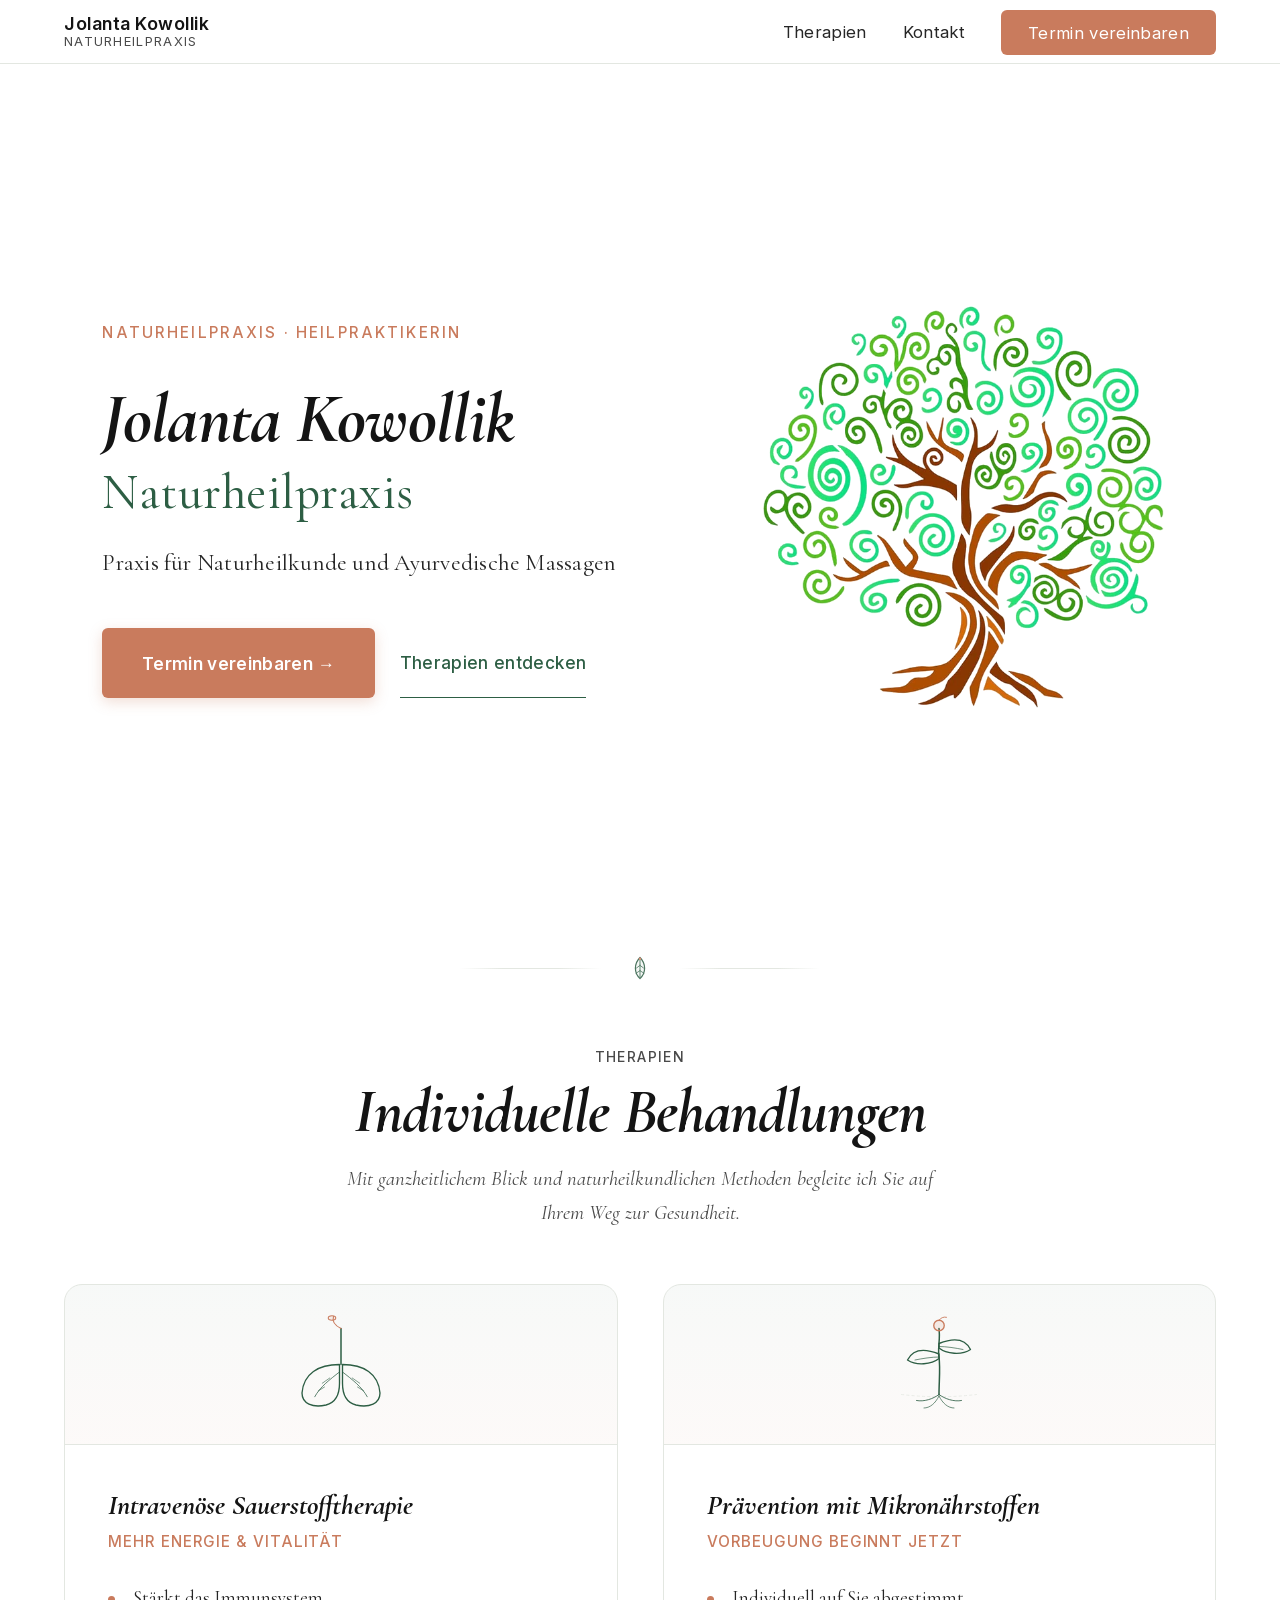
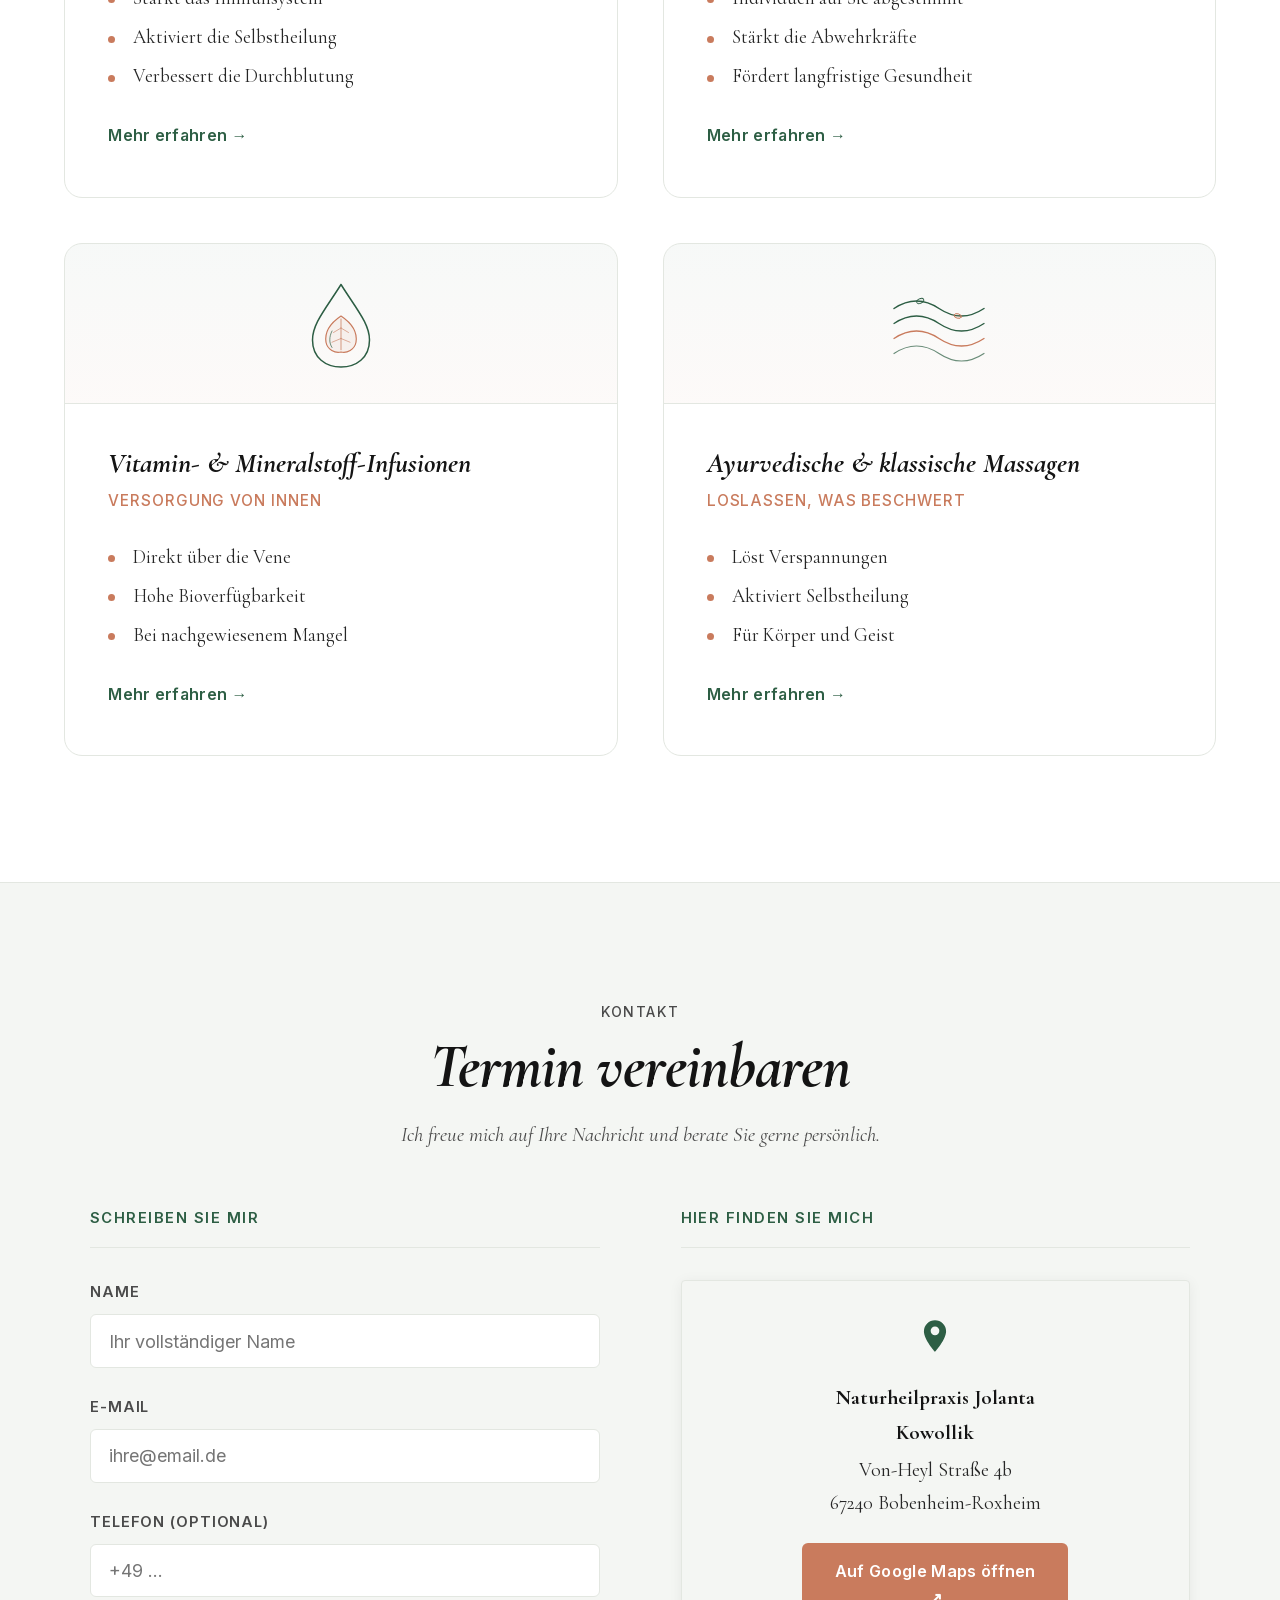
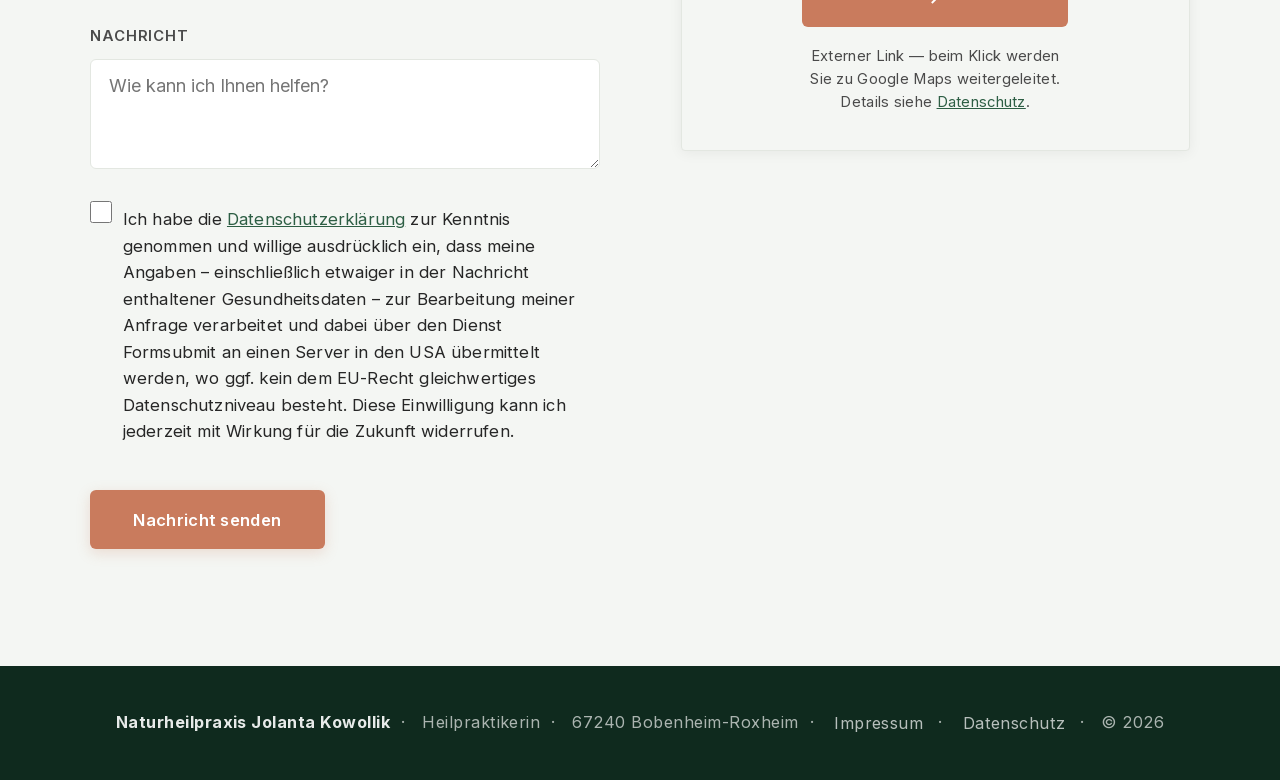
==== commit b7d5ce91: "Schrift noch etwas größer (alle Seiten) Co-Authored-By: Claude Opus 4.8 (1M context) <noreply@anthro" ====
--- a/index.html
+++ b/index.html
@@ -90,12 +90,12 @@
       --border:      #e3e7e1;
     }
 
-    html { scroll-behavior: smooth; font-size: 17px; }
+    html { scroll-behavior: smooth; font-size: 18px; }
 
     body {
       font-family: 'Cormorant Garamond', Georgia, serif;
       font-weight: 400;
-      font-size: 21px;
+      font-size: 22px;
       line-height: 1.7;
       background: var(--bg);
       color: var(--text);
@@ -827,7 +827,7 @@
 
     /* ── RESPONSIVE ── */
     @media (min-width: 1200px) {
-      body { font-size: 23px; }
+      body { font-size: 24px; }
     }
 
     @media (max-width: 1024px) {
@@ -880,7 +880,7 @@
     }
 
     @media (max-width: 480px) {
-      body { font-size: 19px; }
+      body { font-size: 20px; }
       .hero-h1 { font-size: 2.4rem; }
       .hero-cta-wrap { flex-direction: column; align-items: stretch; }
       .hero-cta, .hero-cta-secondary { text-align: center; }
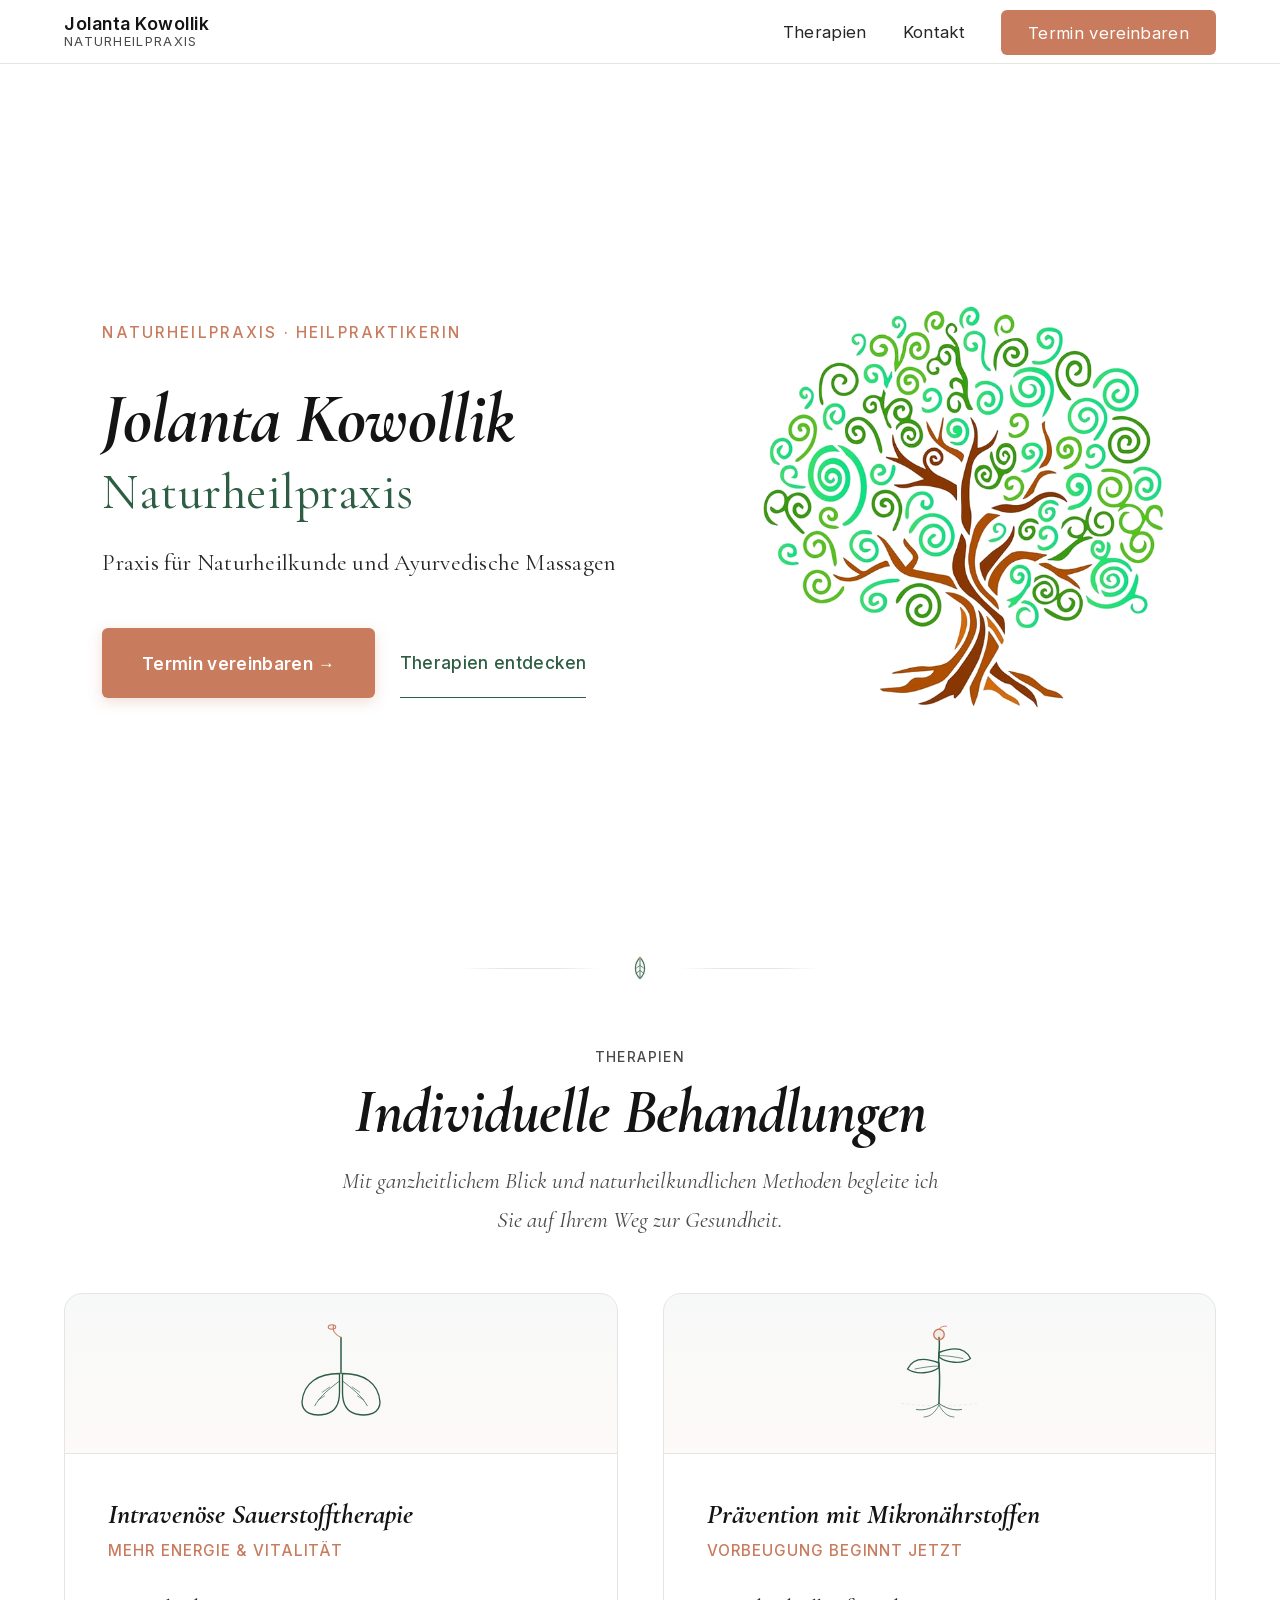
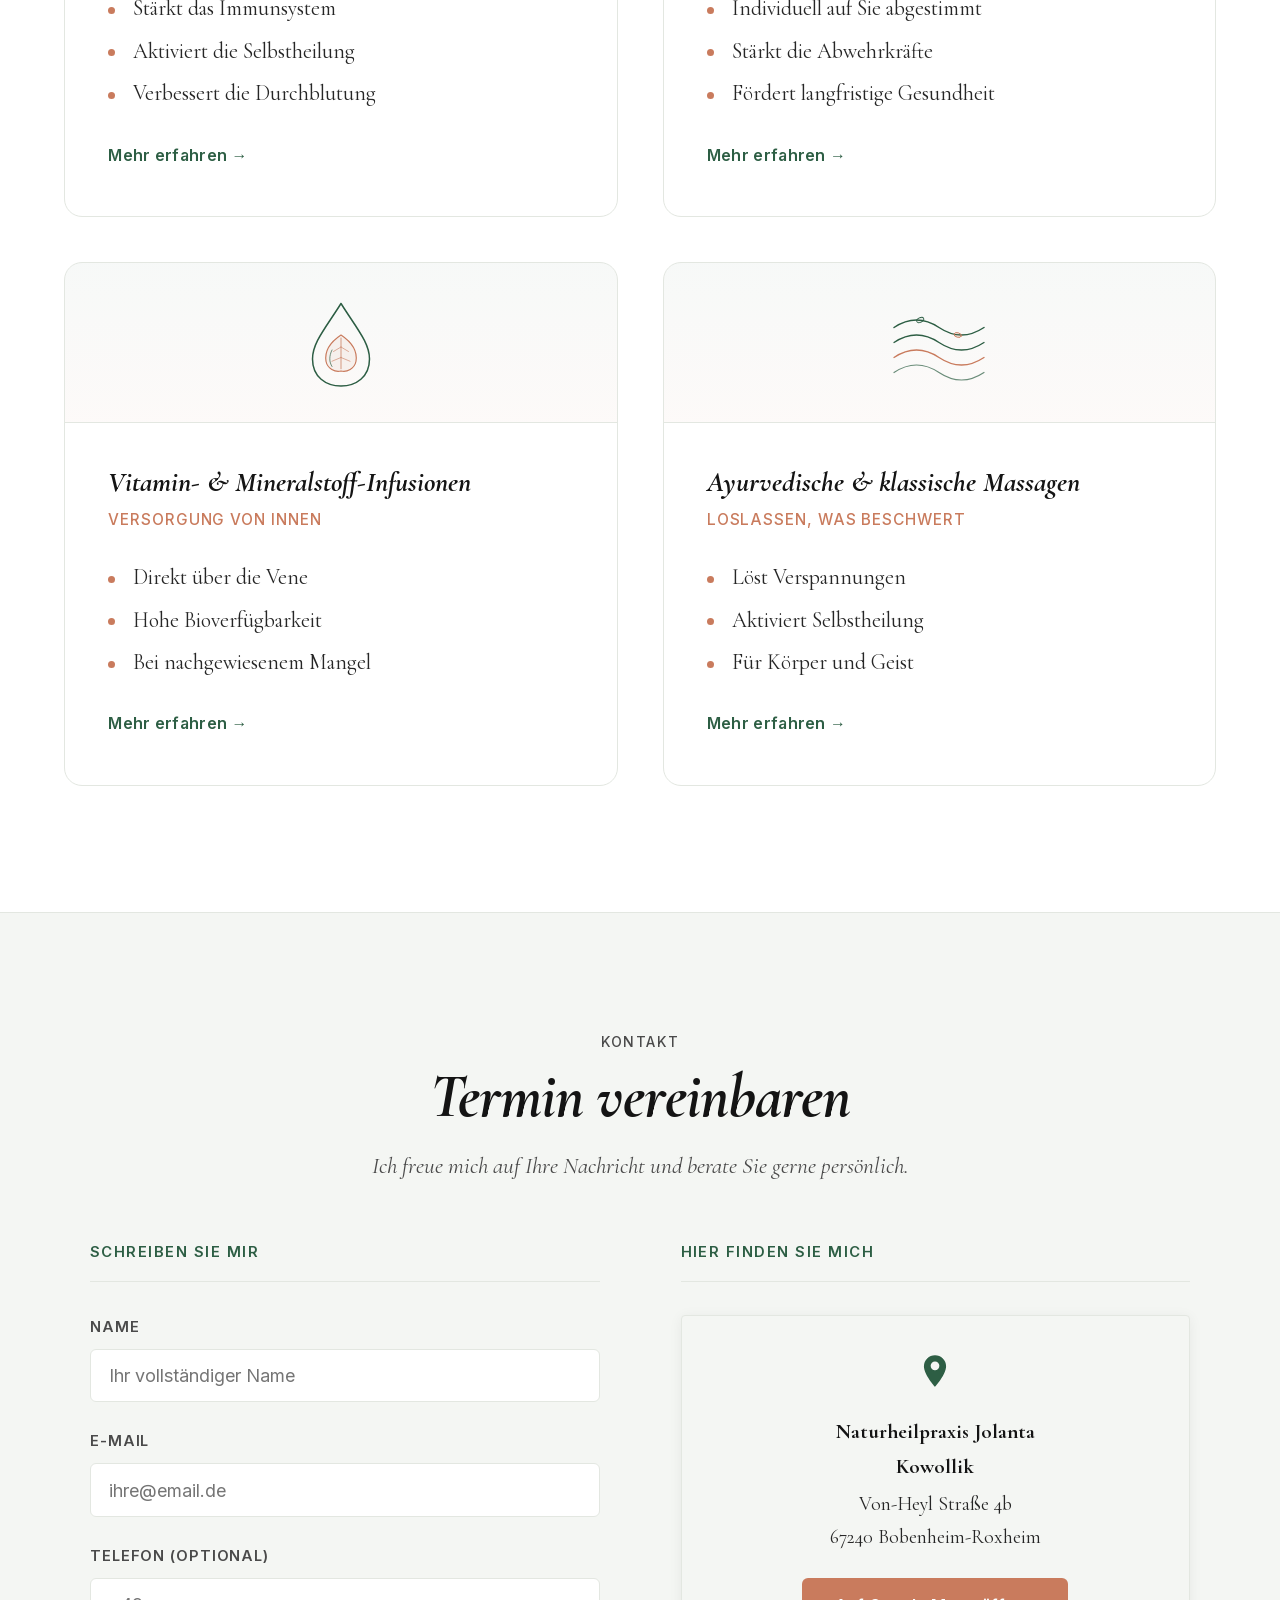
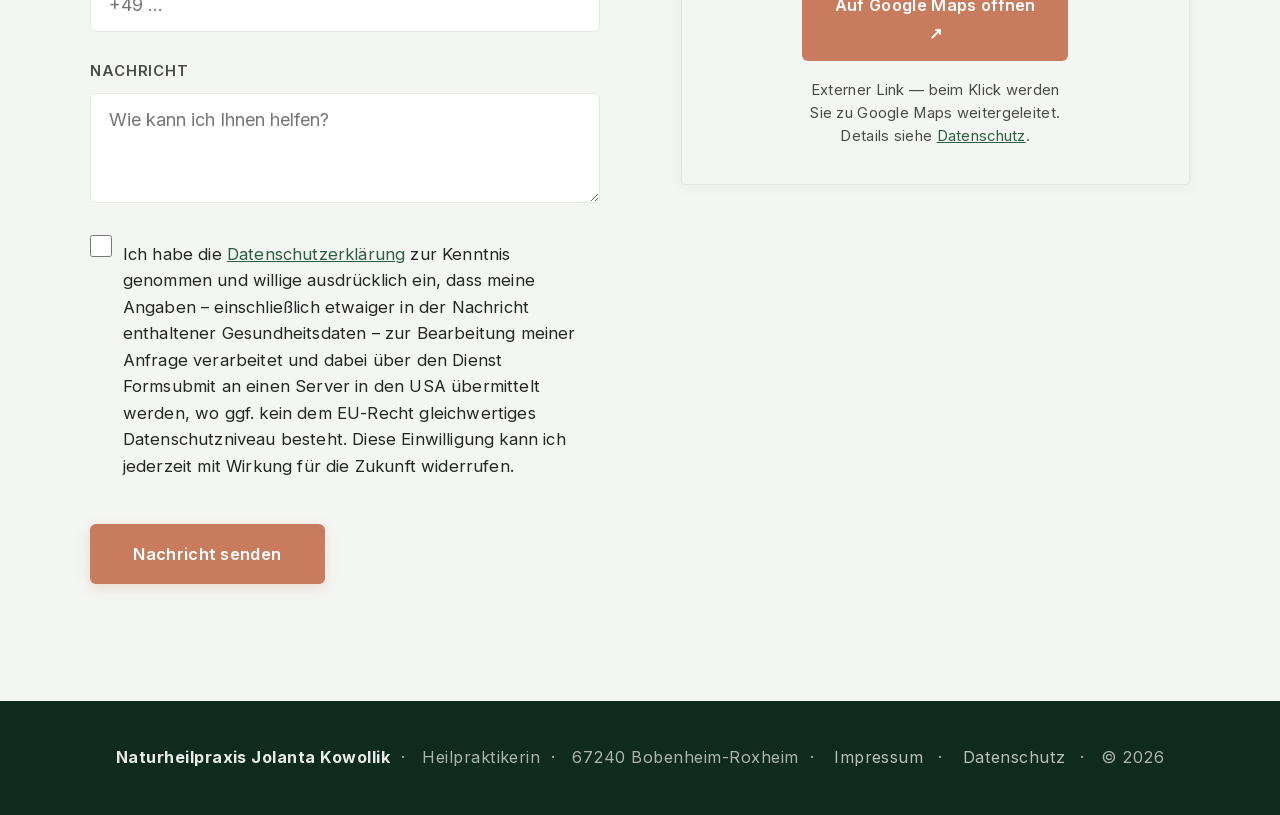
==== commit 2a306ca1: "Service-Perks-Liste und Kontakt-Untertitel minimal größer Co-Authored-By: Claude Opus 4.8 (1M contex" ====
--- a/index.html
+++ b/index.html
@@ -391,7 +391,7 @@
     }
 
     .section-sub {
-      font-size: 1.15rem;
+      font-size: 1.3rem;
       font-weight: 400;
       font-style: italic;
       color: var(--text-muted);
@@ -516,7 +516,7 @@
       position: relative;
       padding-left: 1.4rem;
       font-family: 'Cormorant Garamond', Georgia, serif;
-      font-size: 1.05rem;
+      font-size: 1.18rem;
       font-weight: 400;
       color: var(--text-mid);
       line-height: 1.5;
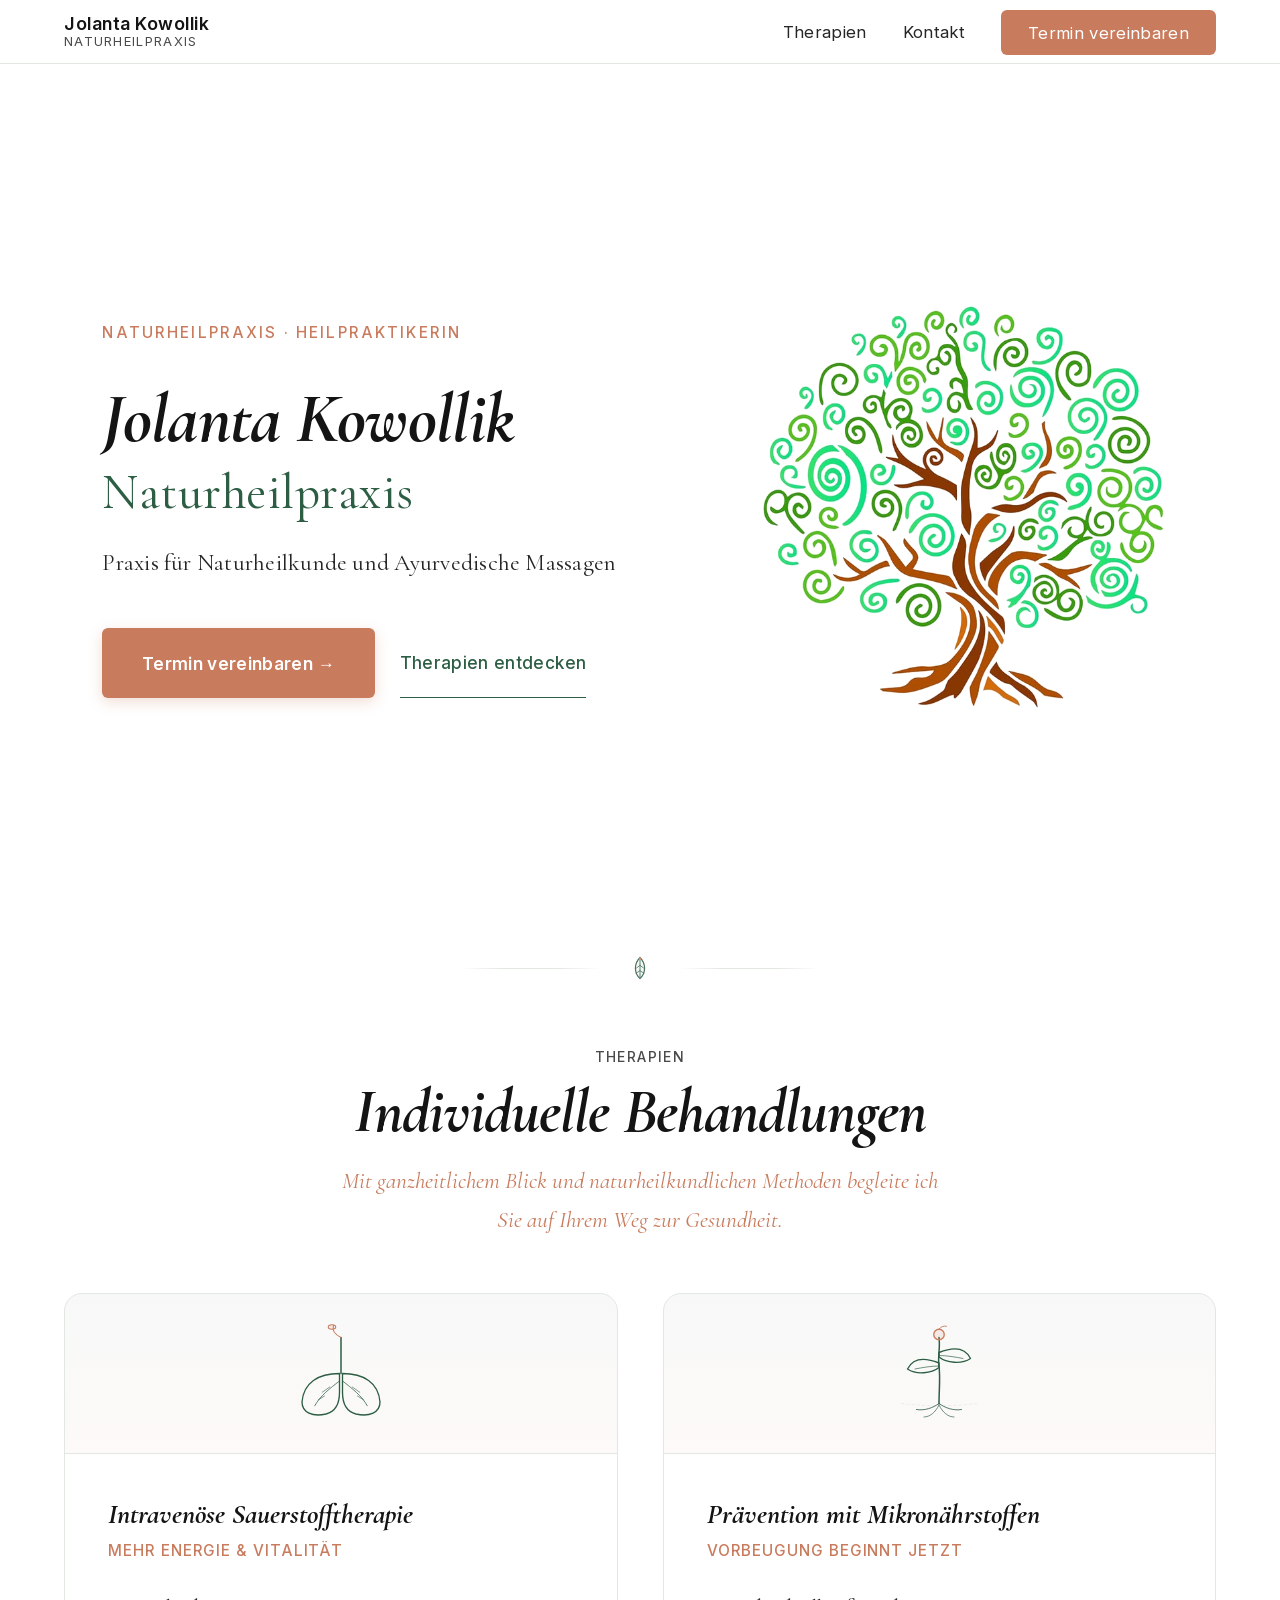
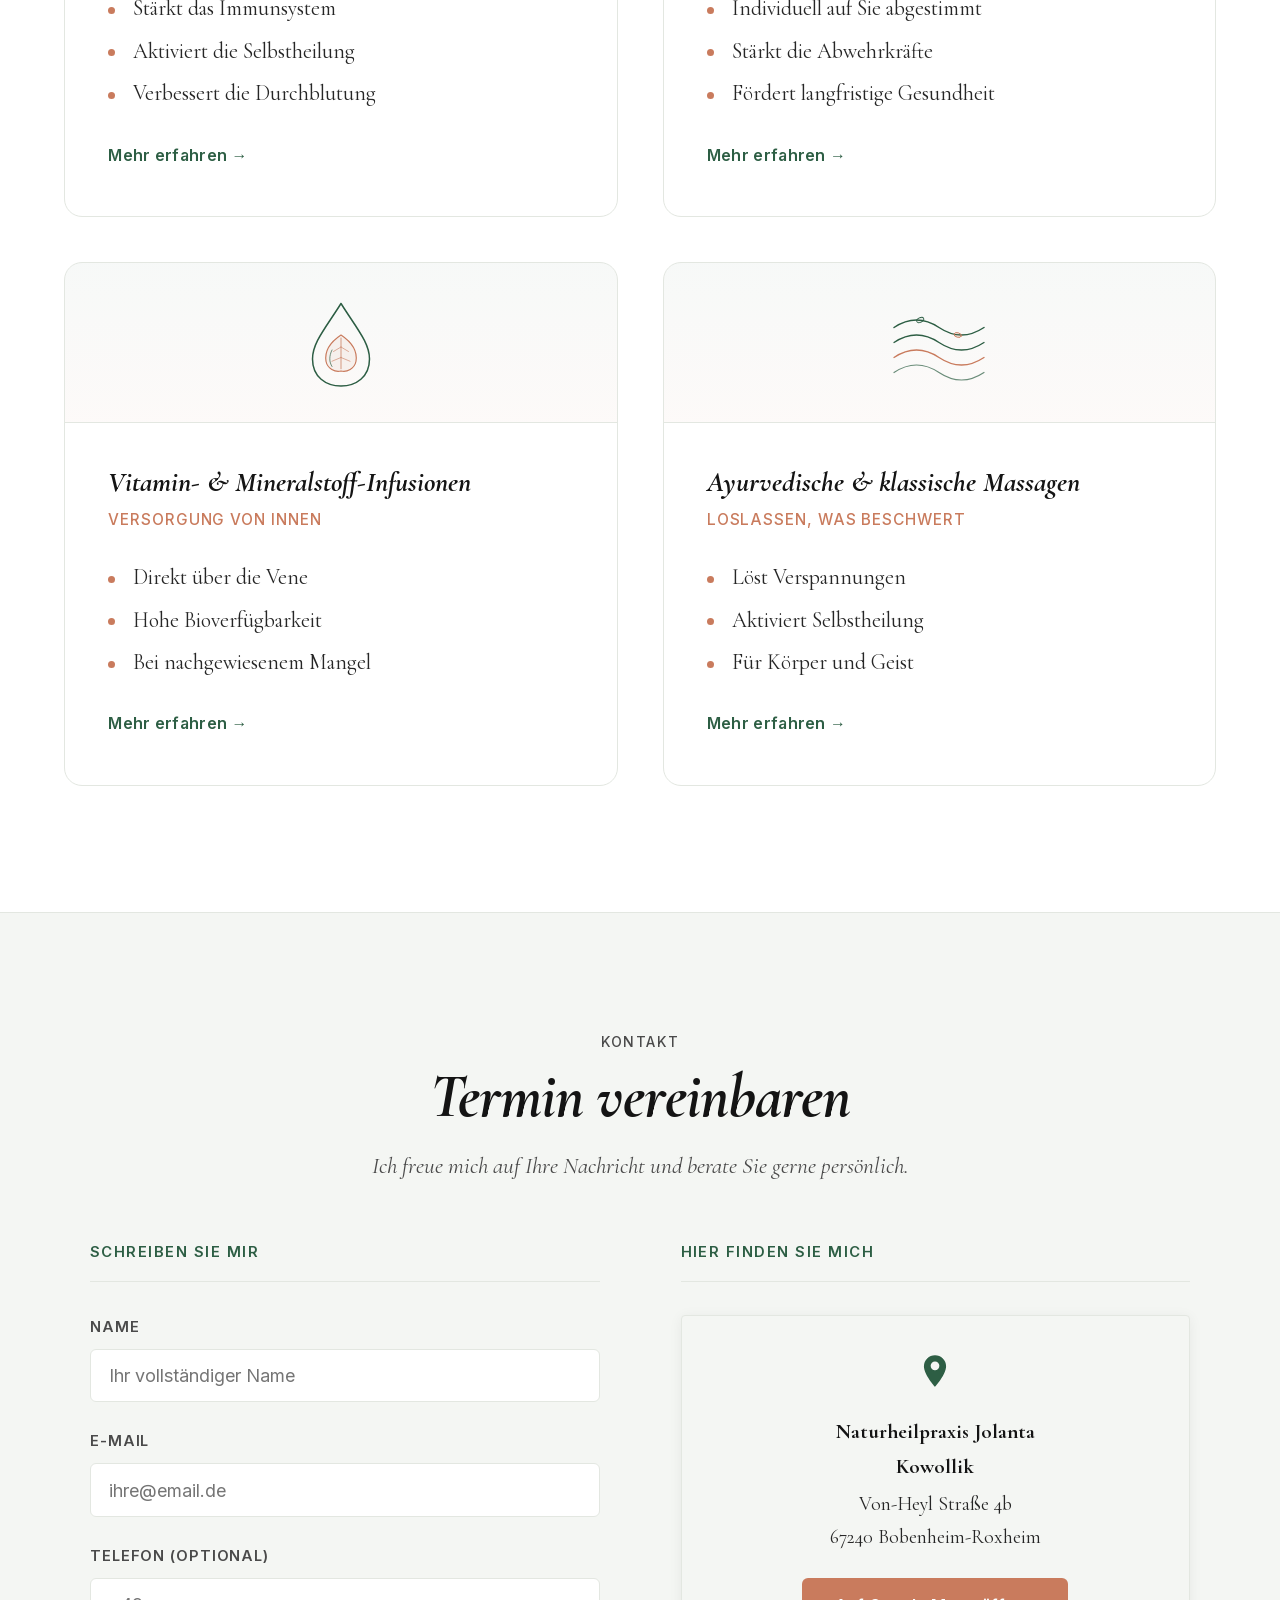
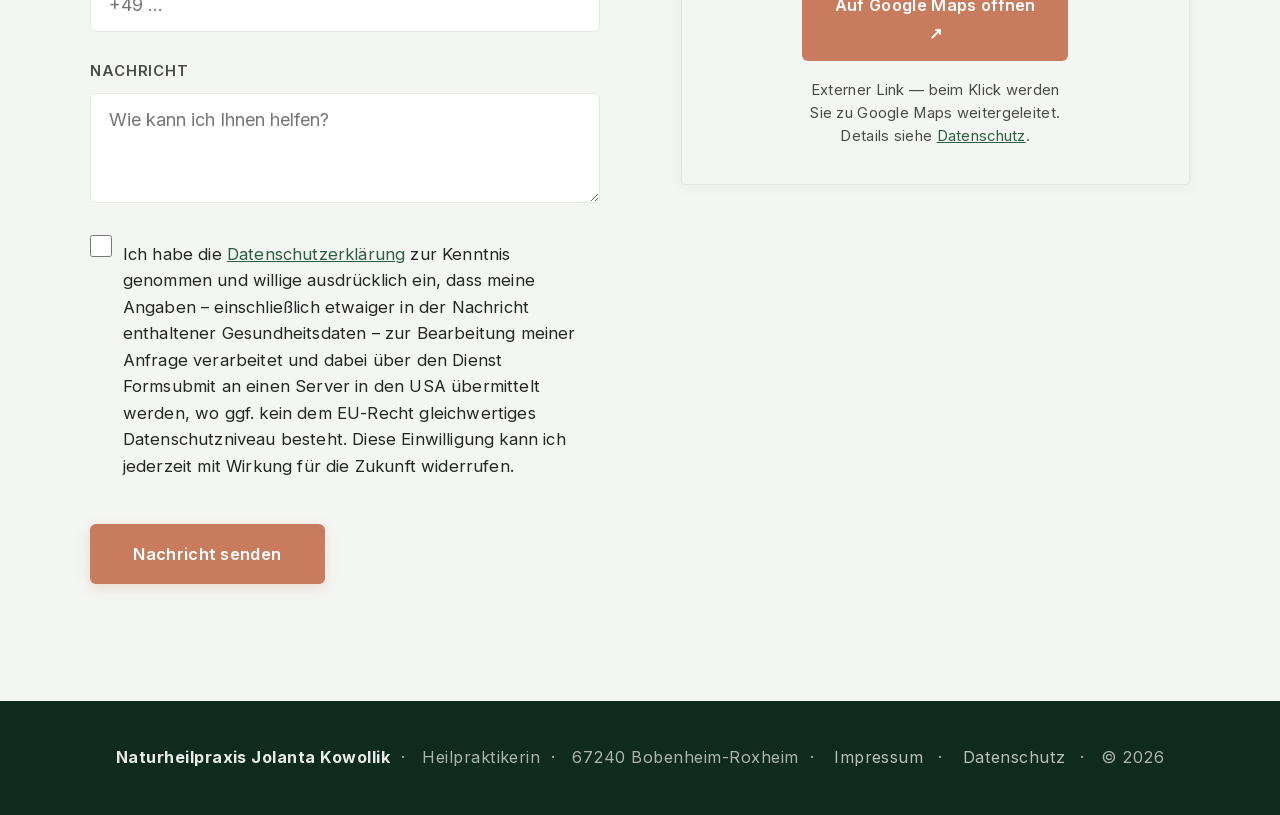
==== commit 21efec31: "Intro-Satz in Terracotta (--accent) Co-Authored-By: Claude Opus 4.8 (1M context) <noreply@anthropic." ====
--- a/index.html
+++ b/index.html
@@ -971,7 +971,7 @@
     <div class="section-header">
       <p class="section-eyebrow">Therapien</p>
       <h2>Individuelle Behandlungen</h2>
-      <p class="section-sub">Mit ganzheitlichem Blick und naturheilkundlichen Methoden begleite ich Sie auf Ihrem Weg zur Gesundheit.</p>
+      <p class="section-sub" style="color: var(--accent);">Mit ganzheitlichem Blick und naturheilkundlichen Methoden begleite ich Sie auf Ihrem Weg zur Gesundheit.</p>
     </div>
 
     <div class="services-grid">
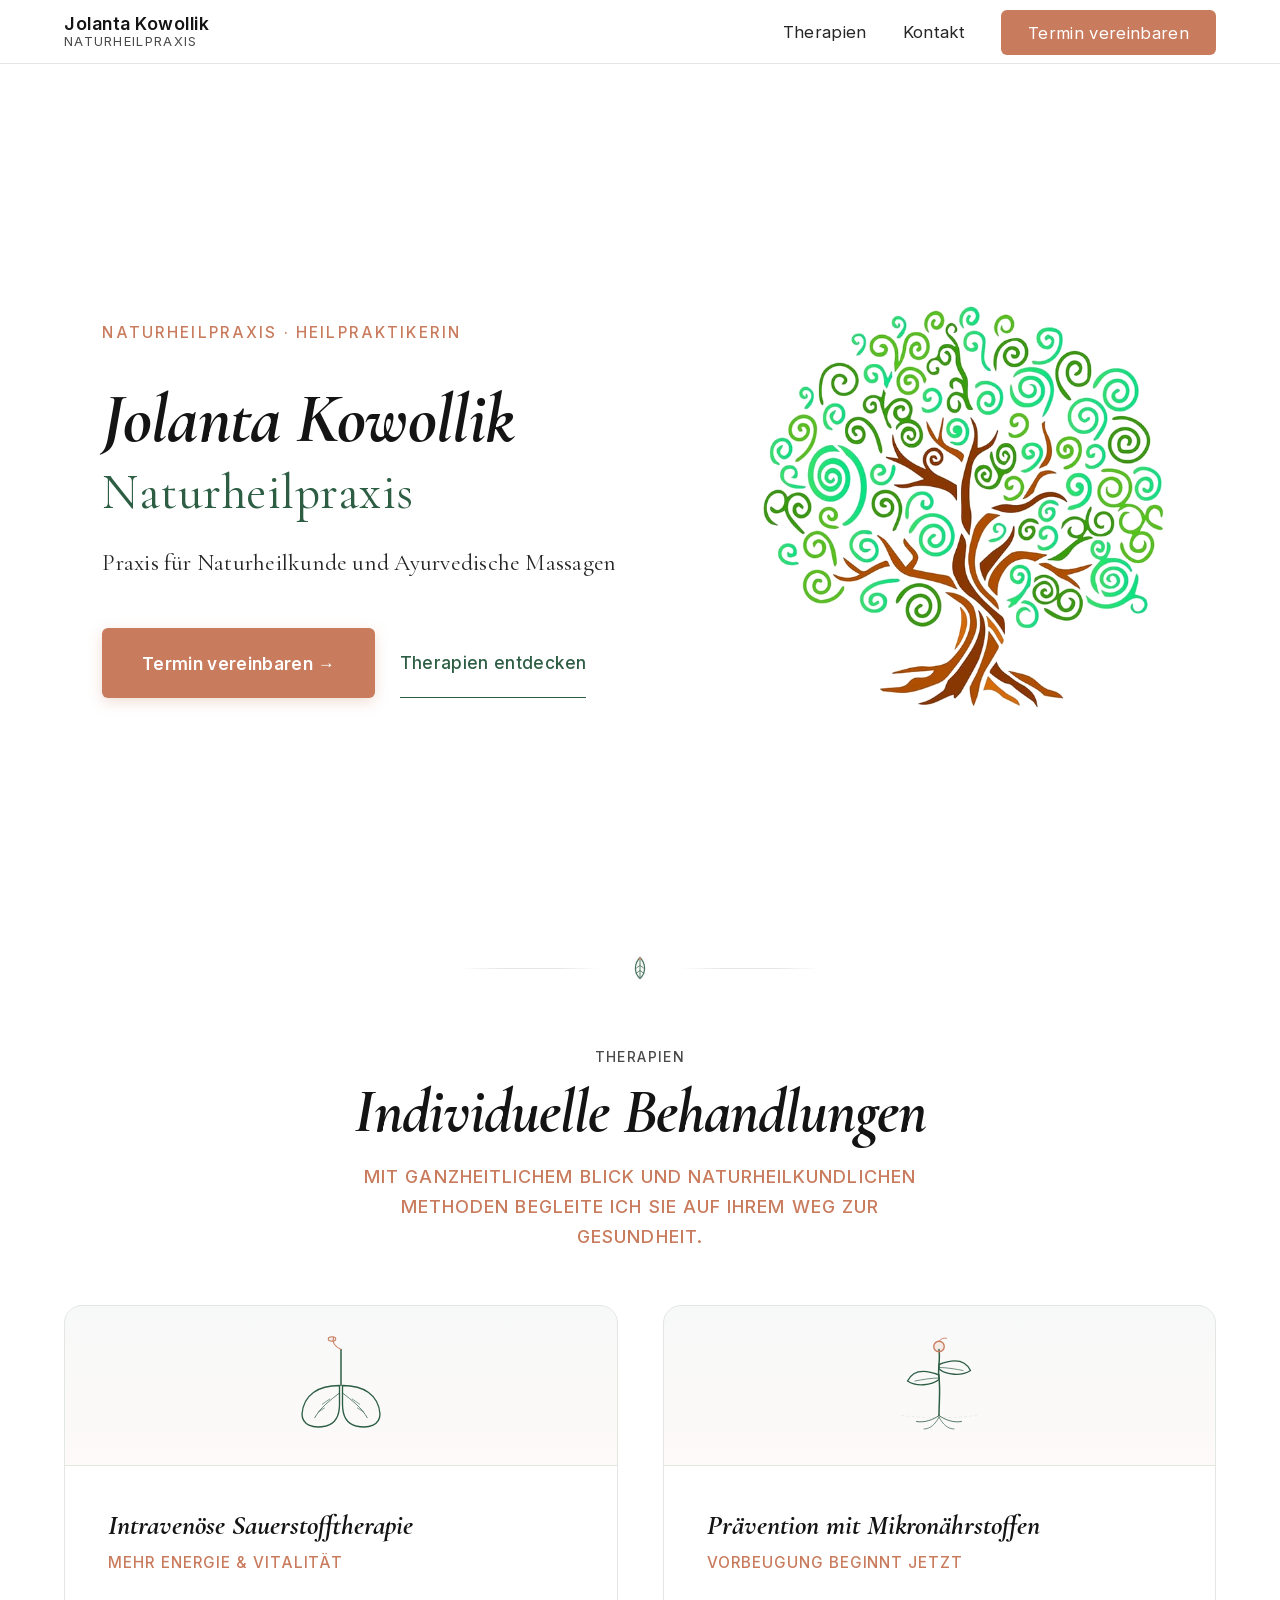
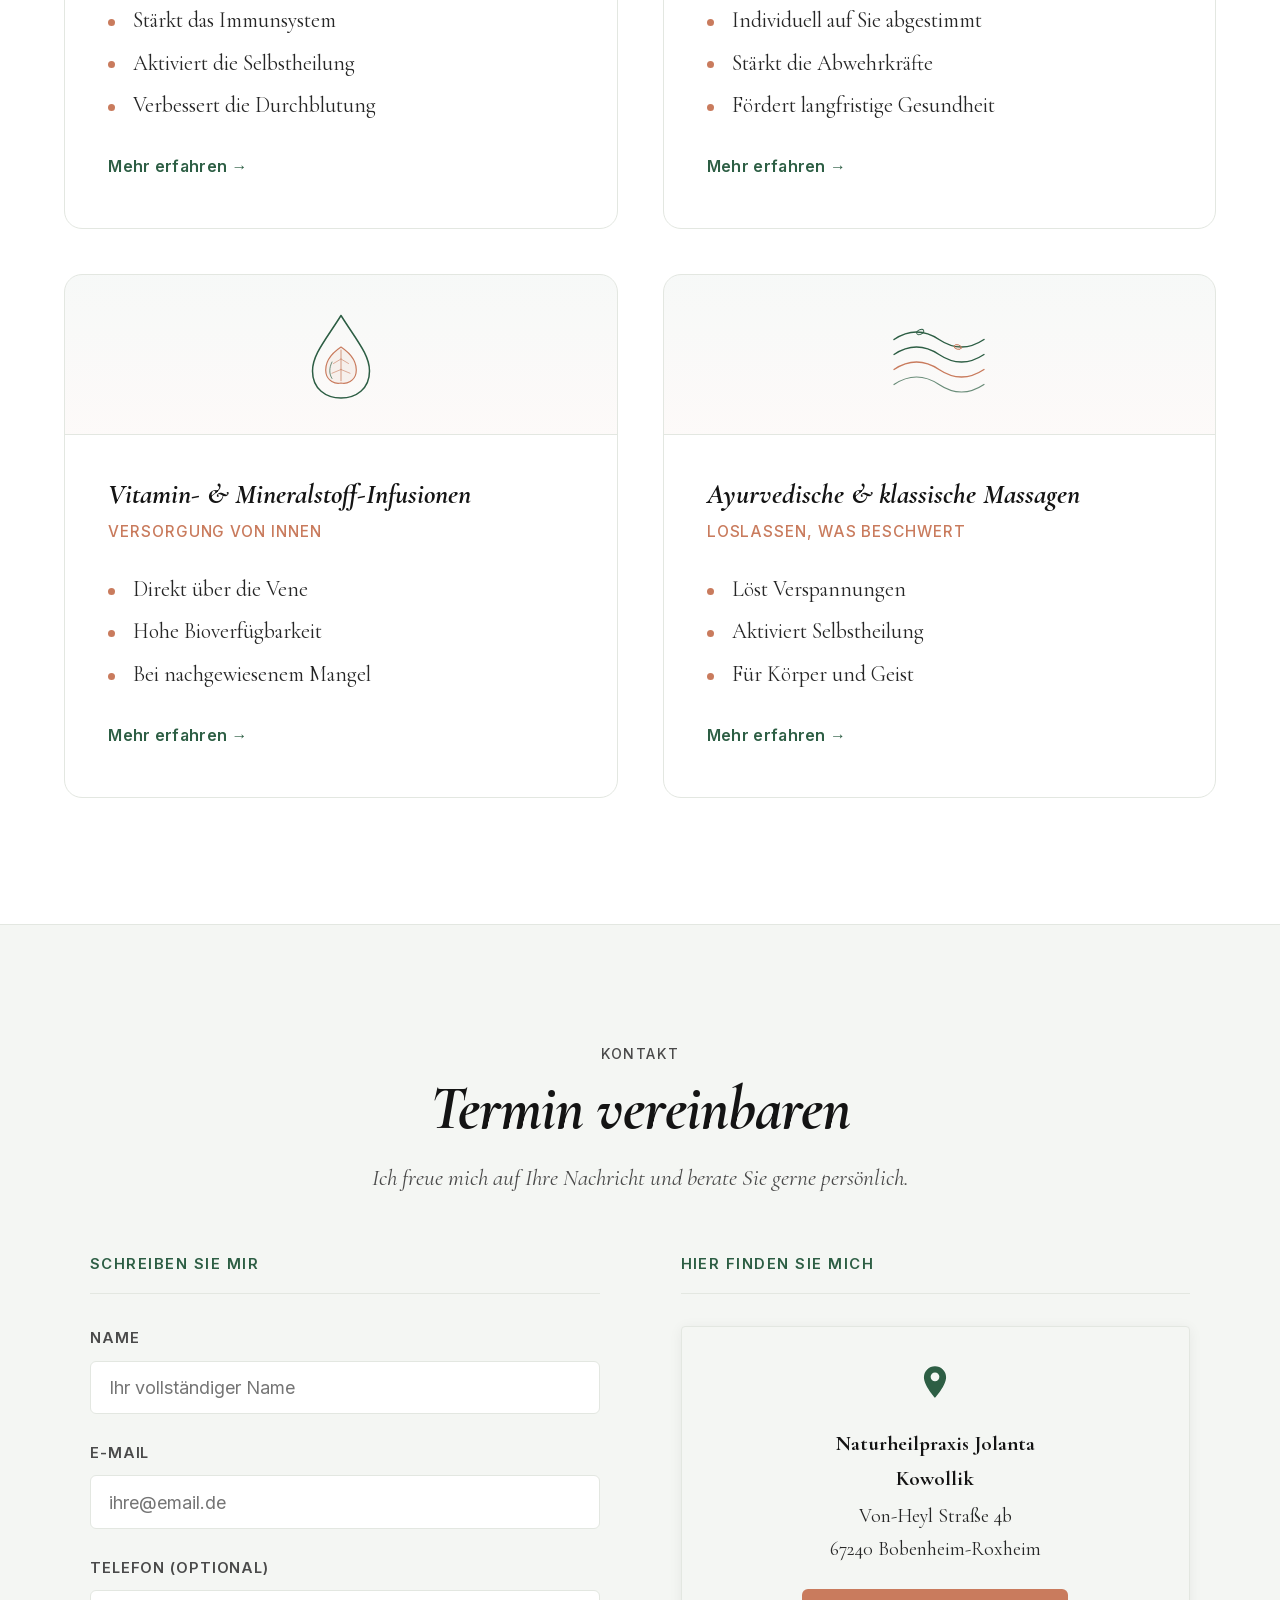
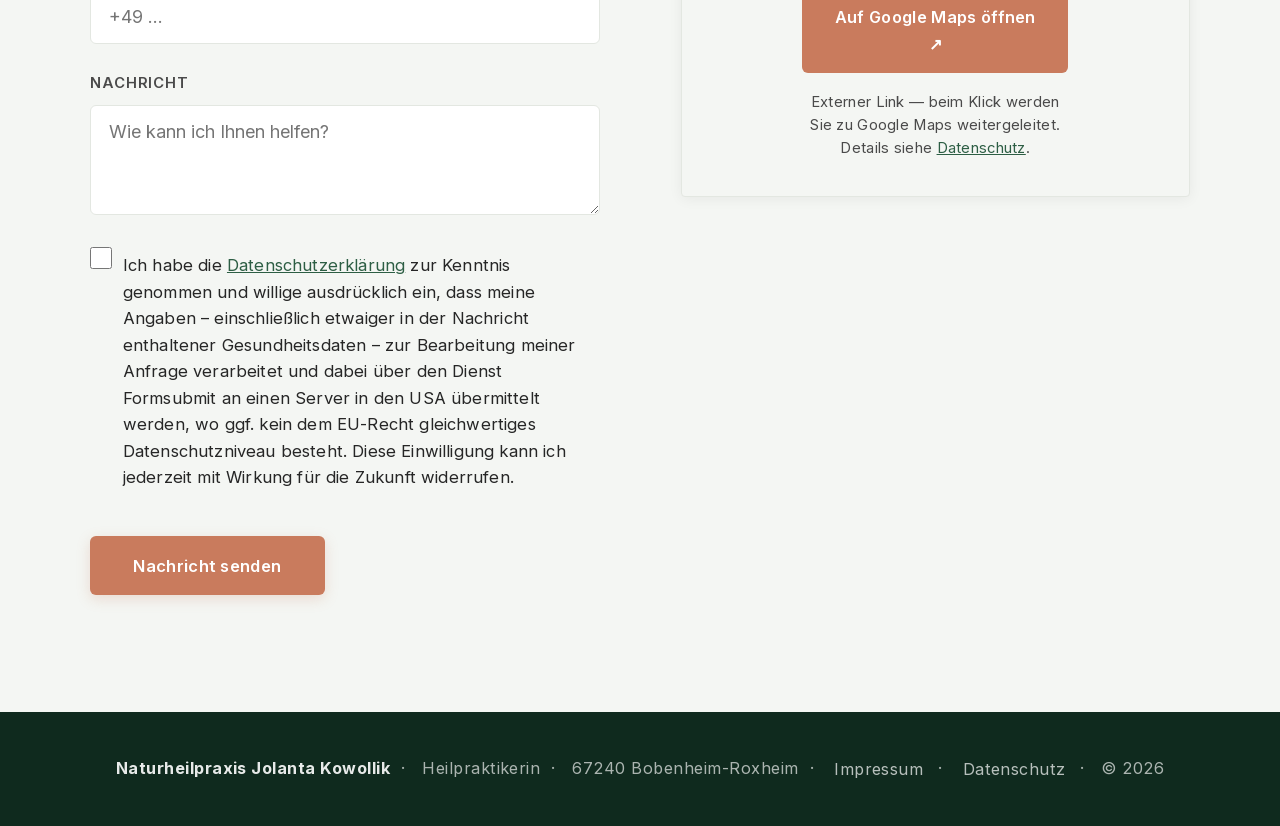
==== commit 7a8d5594: "Intro-Satz im Stil von service-promise (Inter, Großbuchstaben, gesperrt, Terracotta) Co-Authored-By:" ====
--- a/index.html
+++ b/index.html
@@ -971,7 +971,7 @@
     <div class="section-header">
       <p class="section-eyebrow">Therapien</p>
       <h2>Individuelle Behandlungen</h2>
-      <p class="section-sub" style="color: var(--accent);">Mit ganzheitlichem Blick und naturheilkundlichen Methoden begleite ich Sie auf Ihrem Weg zur Gesundheit.</p>
+      <p class="section-sub" style="color: var(--accent); font-family: 'Inter', sans-serif; text-transform: uppercase; letter-spacing: 0.06em; font-weight: 500; font-style: normal; font-size: 1rem;">Mit ganzheitlichem Blick und naturheilkundlichen Methoden begleite ich Sie auf Ihrem Weg zur Gesundheit.</p>
     </div>
 
     <div class="services-grid">
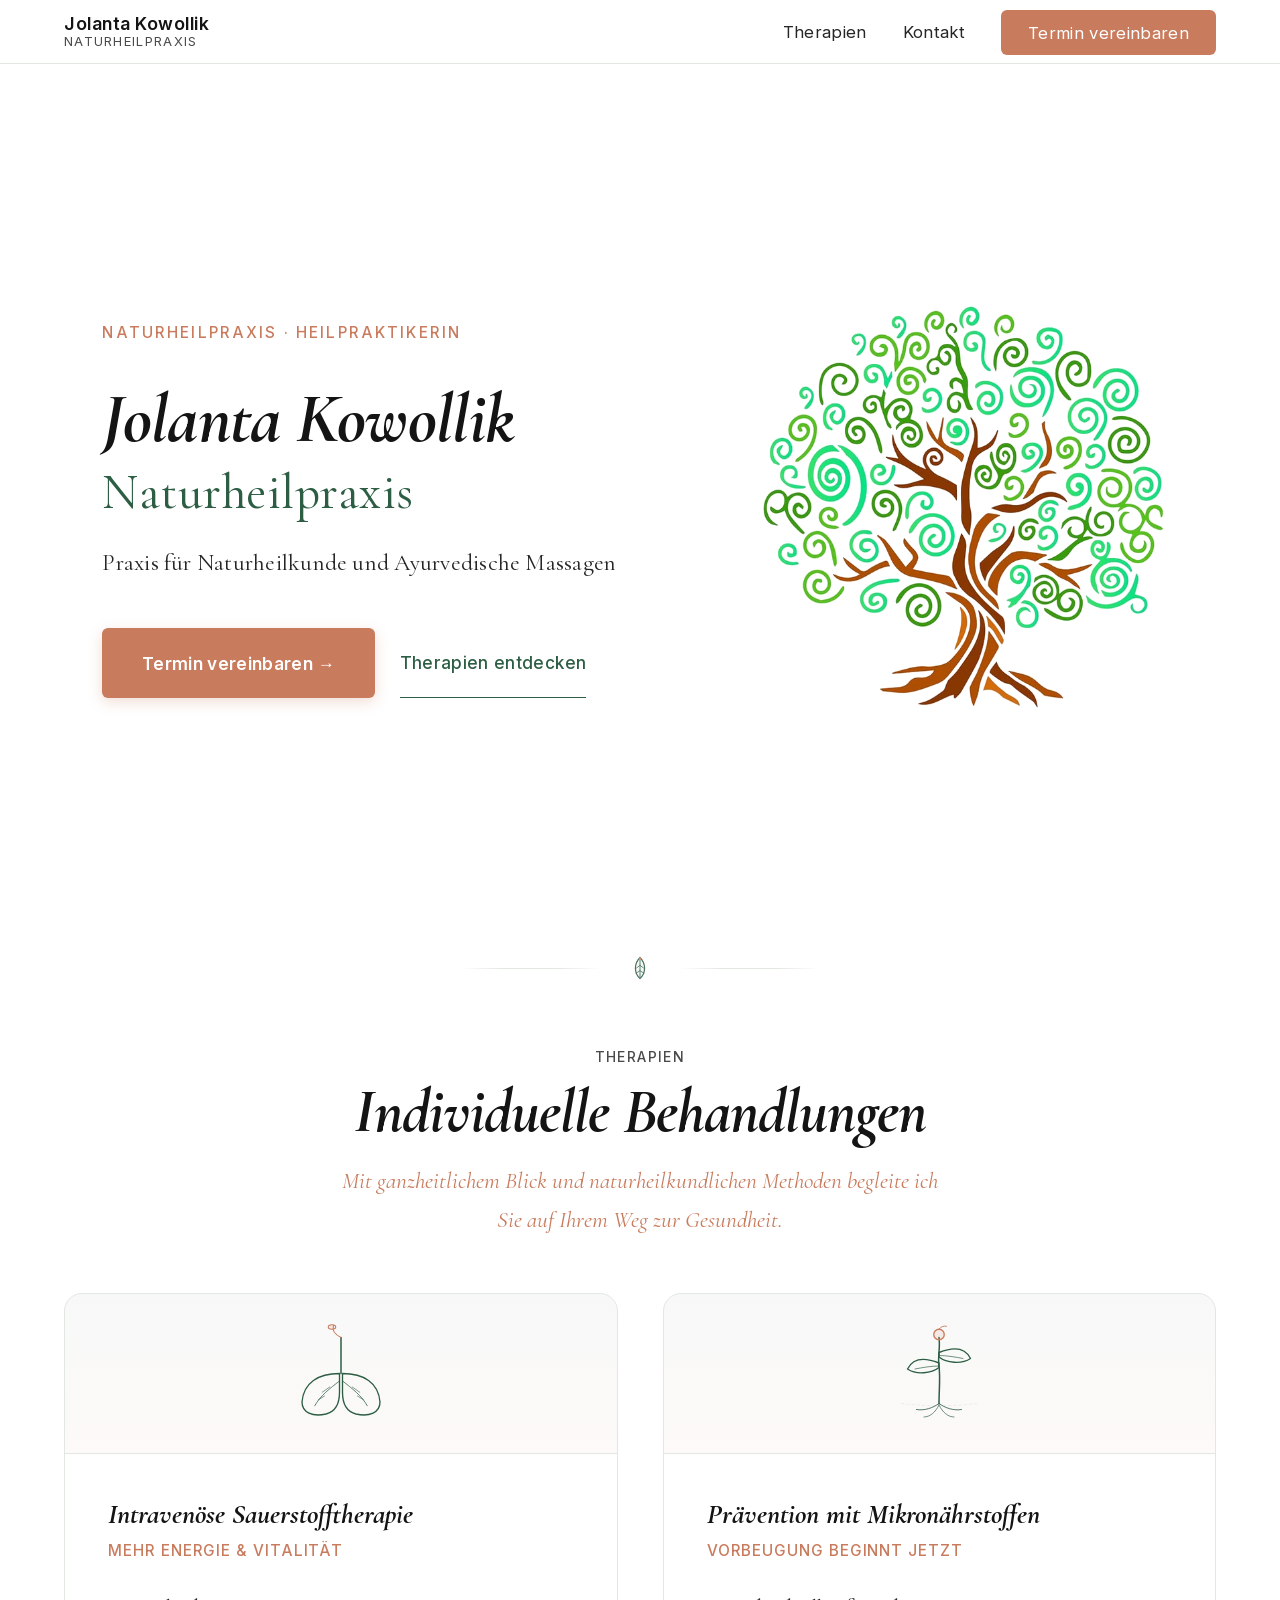
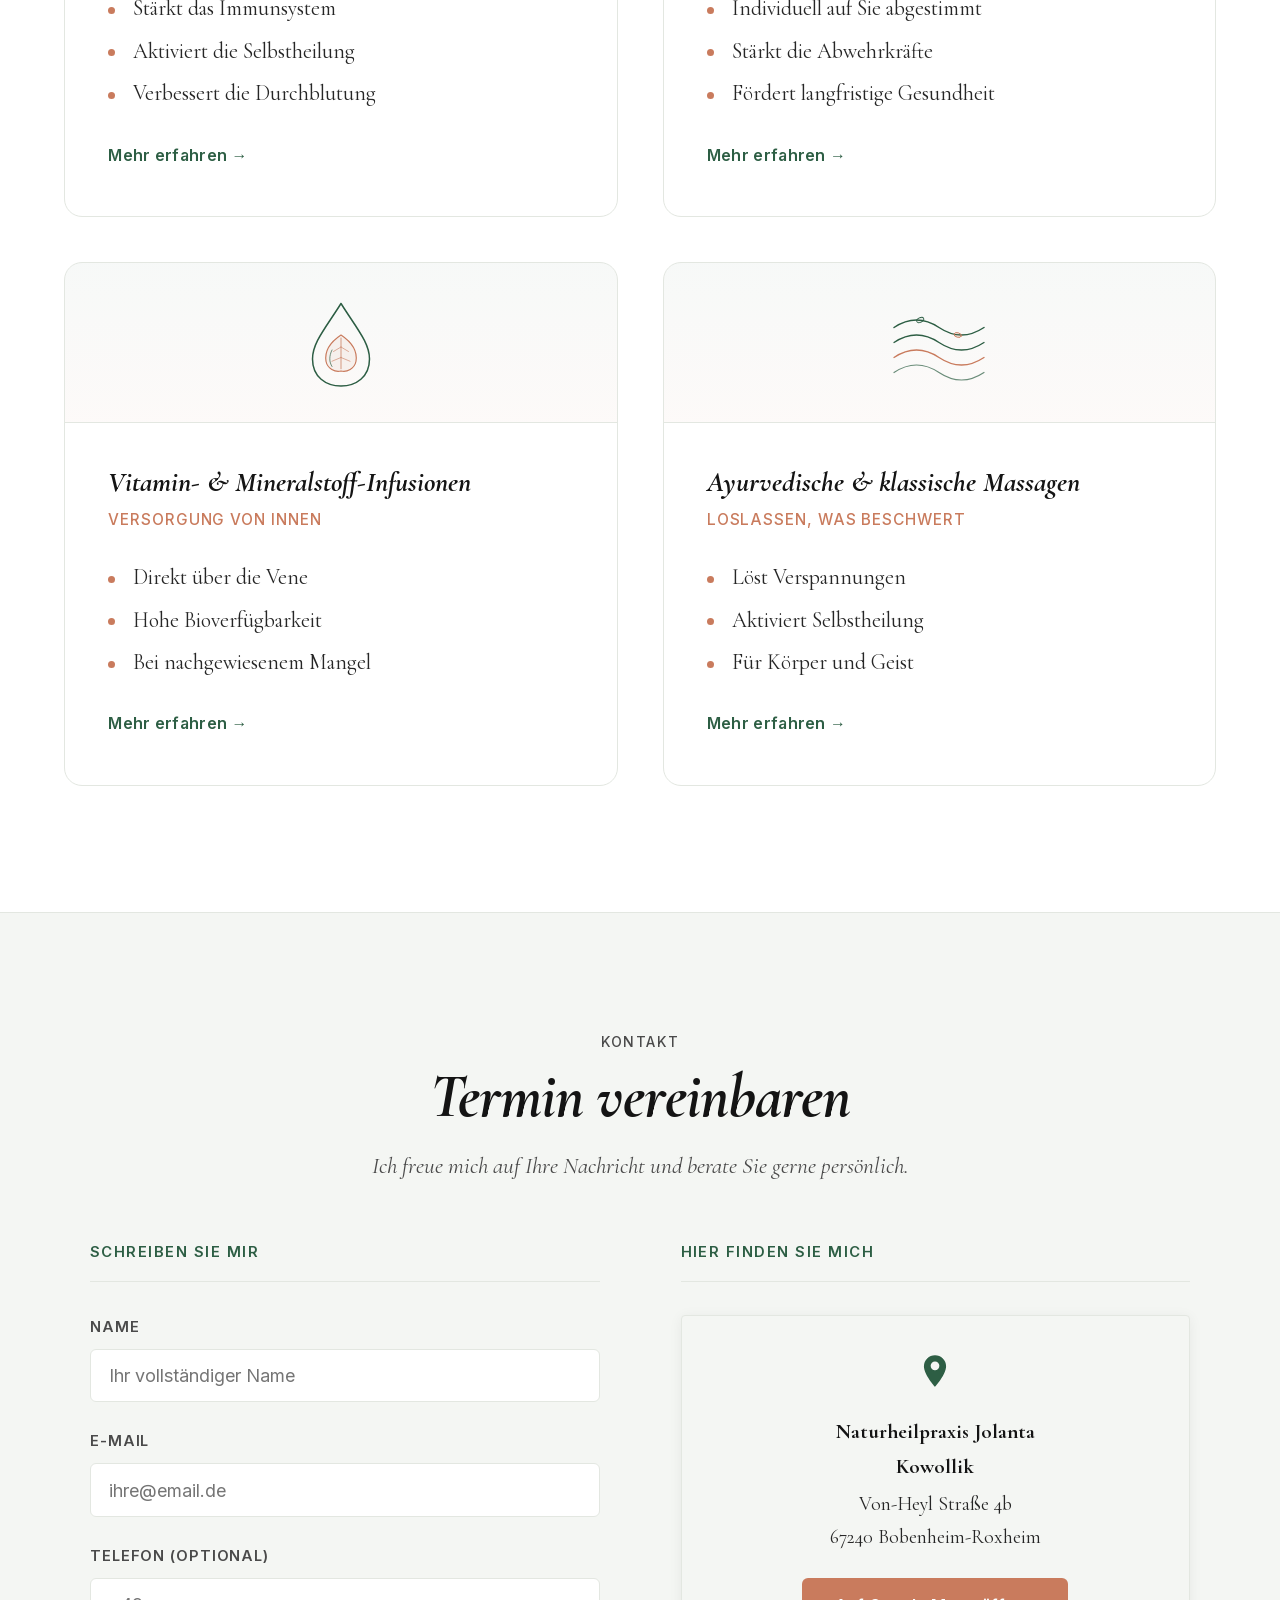
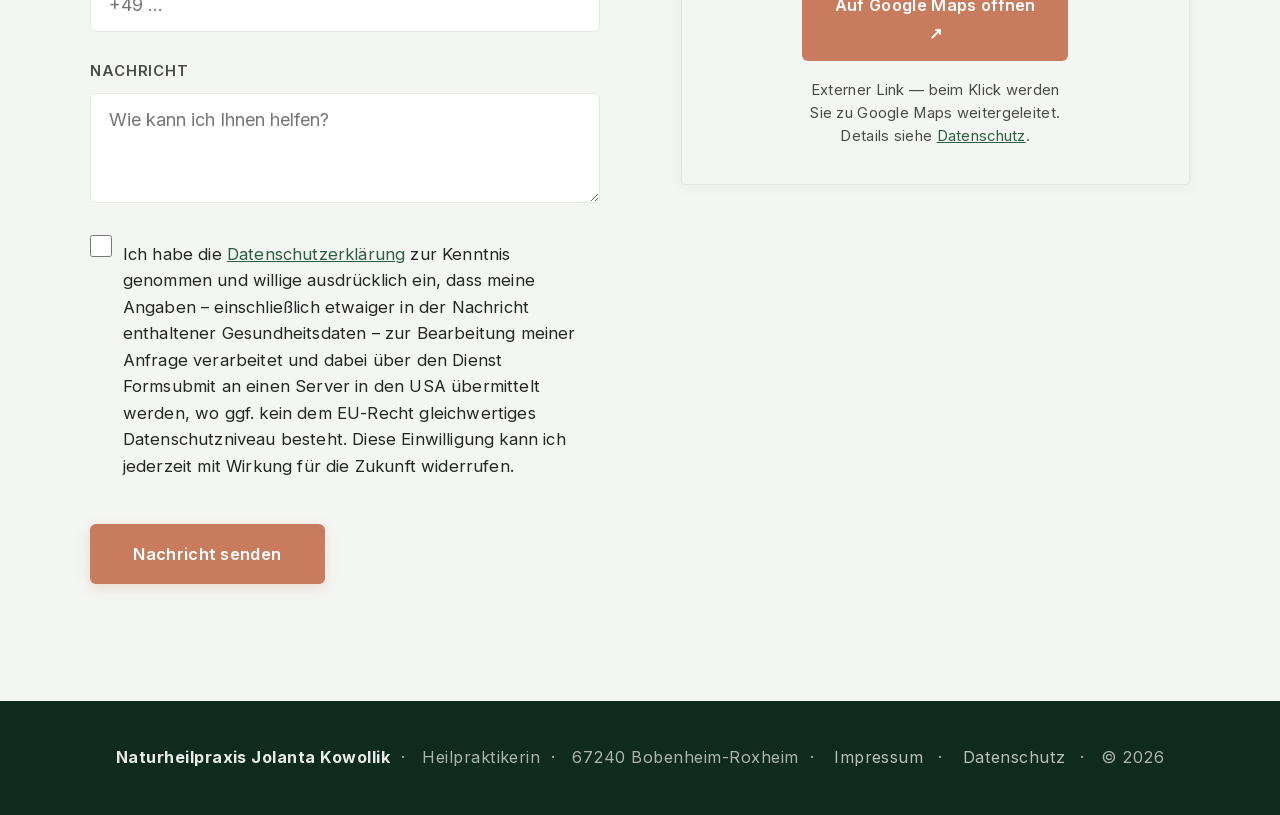
==== commit 96f4d3bd: "Intro-Satz: Schrift-Style zurückgesetzt, Terracotta behalten Co-Authored-By: Claude Opus 4.8 (1M con" ====
--- a/index.html
+++ b/index.html
@@ -971,7 +971,7 @@
     <div class="section-header">
       <p class="section-eyebrow">Therapien</p>
       <h2>Individuelle Behandlungen</h2>
-      <p class="section-sub" style="color: var(--accent); font-family: 'Inter', sans-serif; text-transform: uppercase; letter-spacing: 0.06em; font-weight: 500; font-style: normal; font-size: 1rem;">Mit ganzheitlichem Blick und naturheilkundlichen Methoden begleite ich Sie auf Ihrem Weg zur Gesundheit.</p>
+      <p class="section-sub" style="color: var(--accent);">Mit ganzheitlichem Blick und naturheilkundlichen Methoden begleite ich Sie auf Ihrem Weg zur Gesundheit.</p>
     </div>
 
     <div class="services-grid">
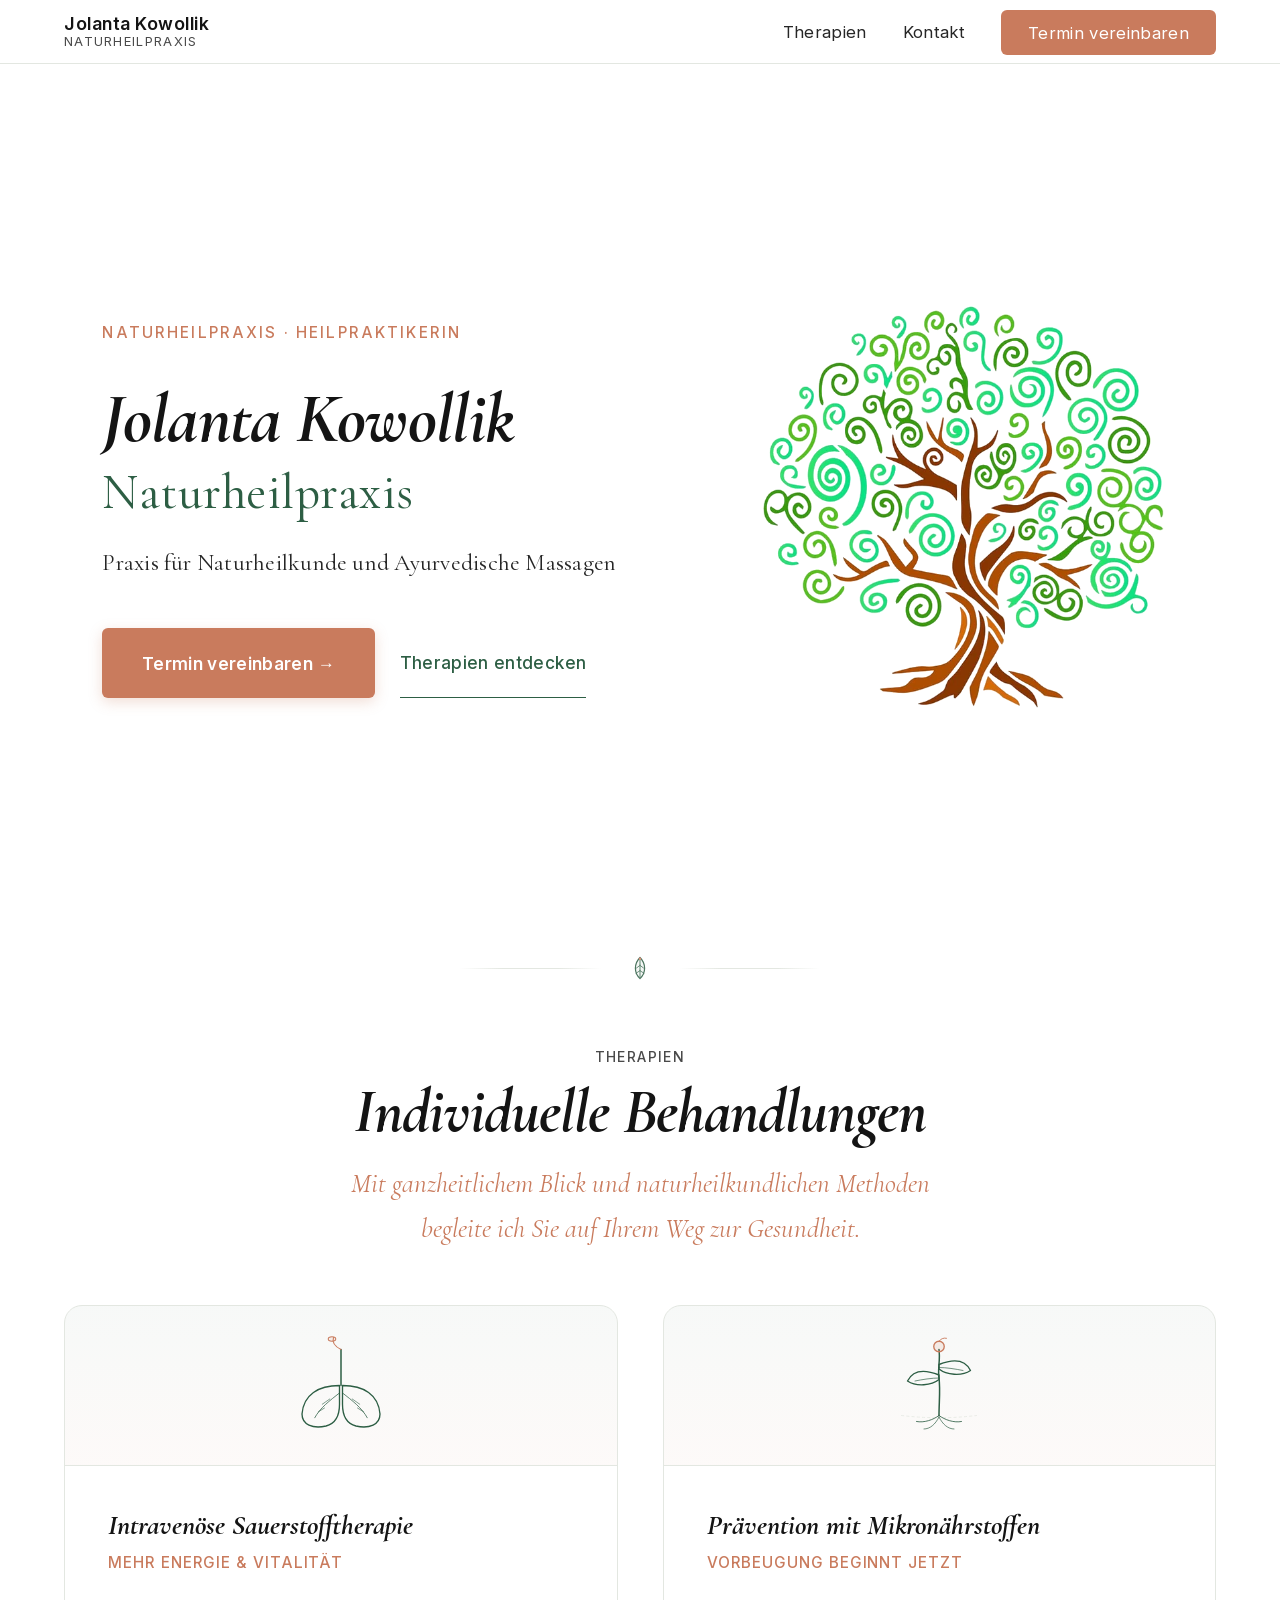
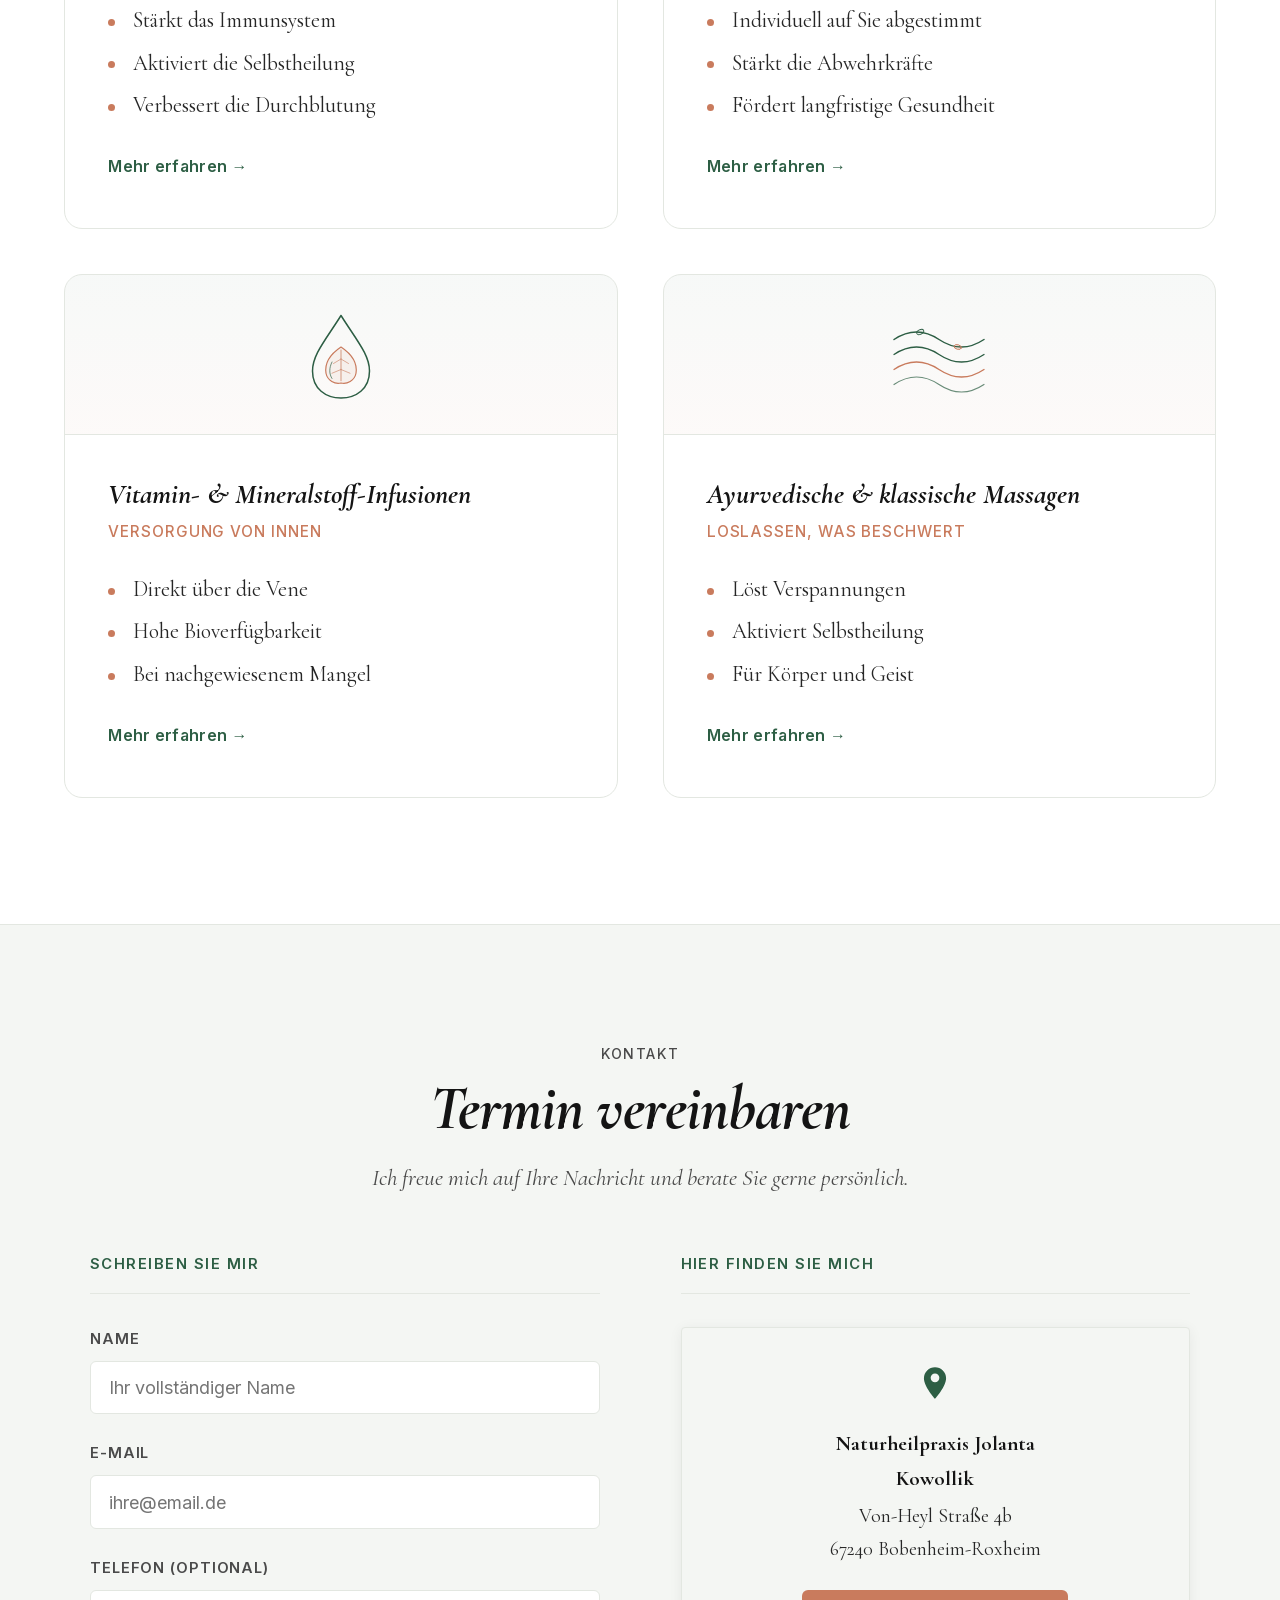
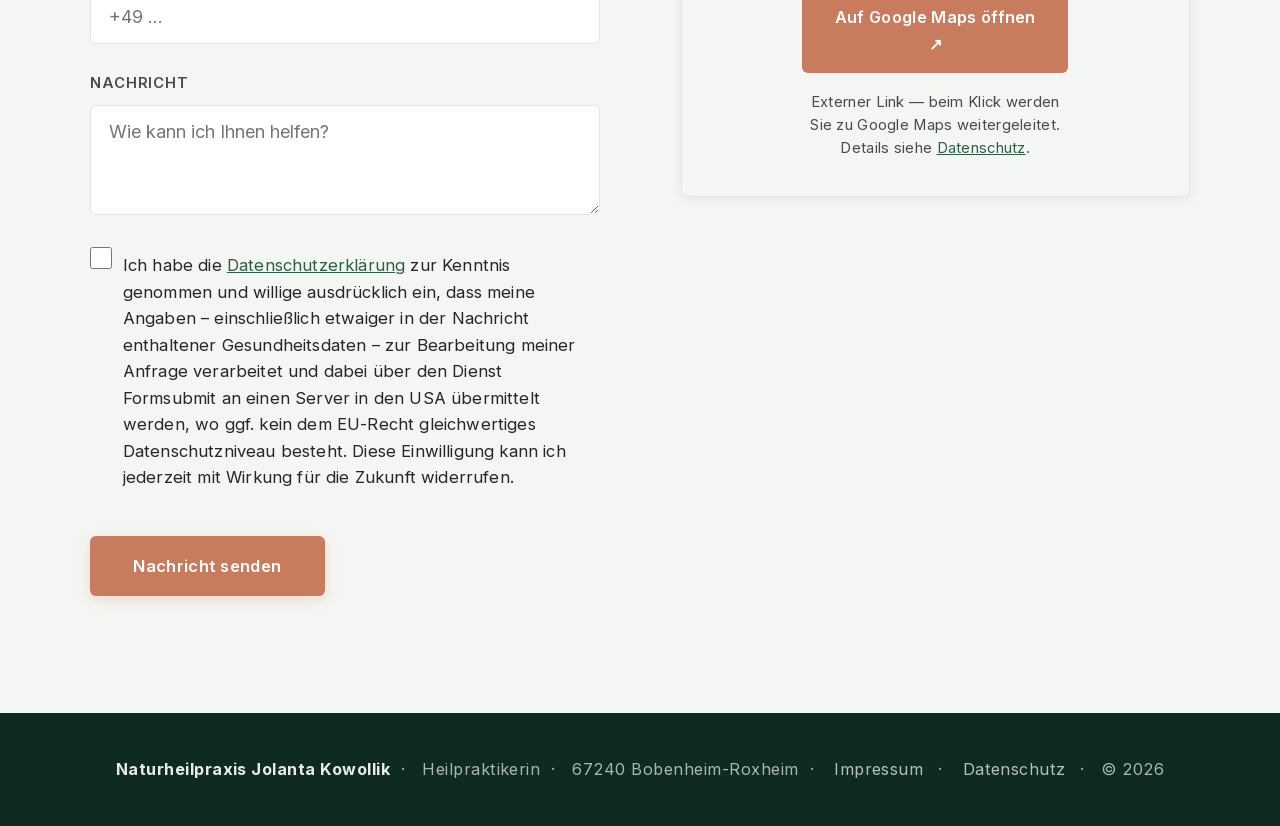
==== commit 0167cb18: "Intro-Satz etwas größer (1.3 -> 1.5rem) Co-Authored-By: Claude Opus 4.8 (1M context) <noreply@anthro" ====
--- a/index.html
+++ b/index.html
@@ -971,7 +971,7 @@
     <div class="section-header">
       <p class="section-eyebrow">Therapien</p>
       <h2>Individuelle Behandlungen</h2>
-      <p class="section-sub" style="color: var(--accent);">Mit ganzheitlichem Blick und naturheilkundlichen Methoden begleite ich Sie auf Ihrem Weg zur Gesundheit.</p>
+      <p class="section-sub" style="color: var(--accent); font-size: 1.5rem;">Mit ganzheitlichem Blick und naturheilkundlichen Methoden begleite ich Sie auf Ihrem Weg zur Gesundheit.</p>
     </div>
 
     <div class="services-grid">
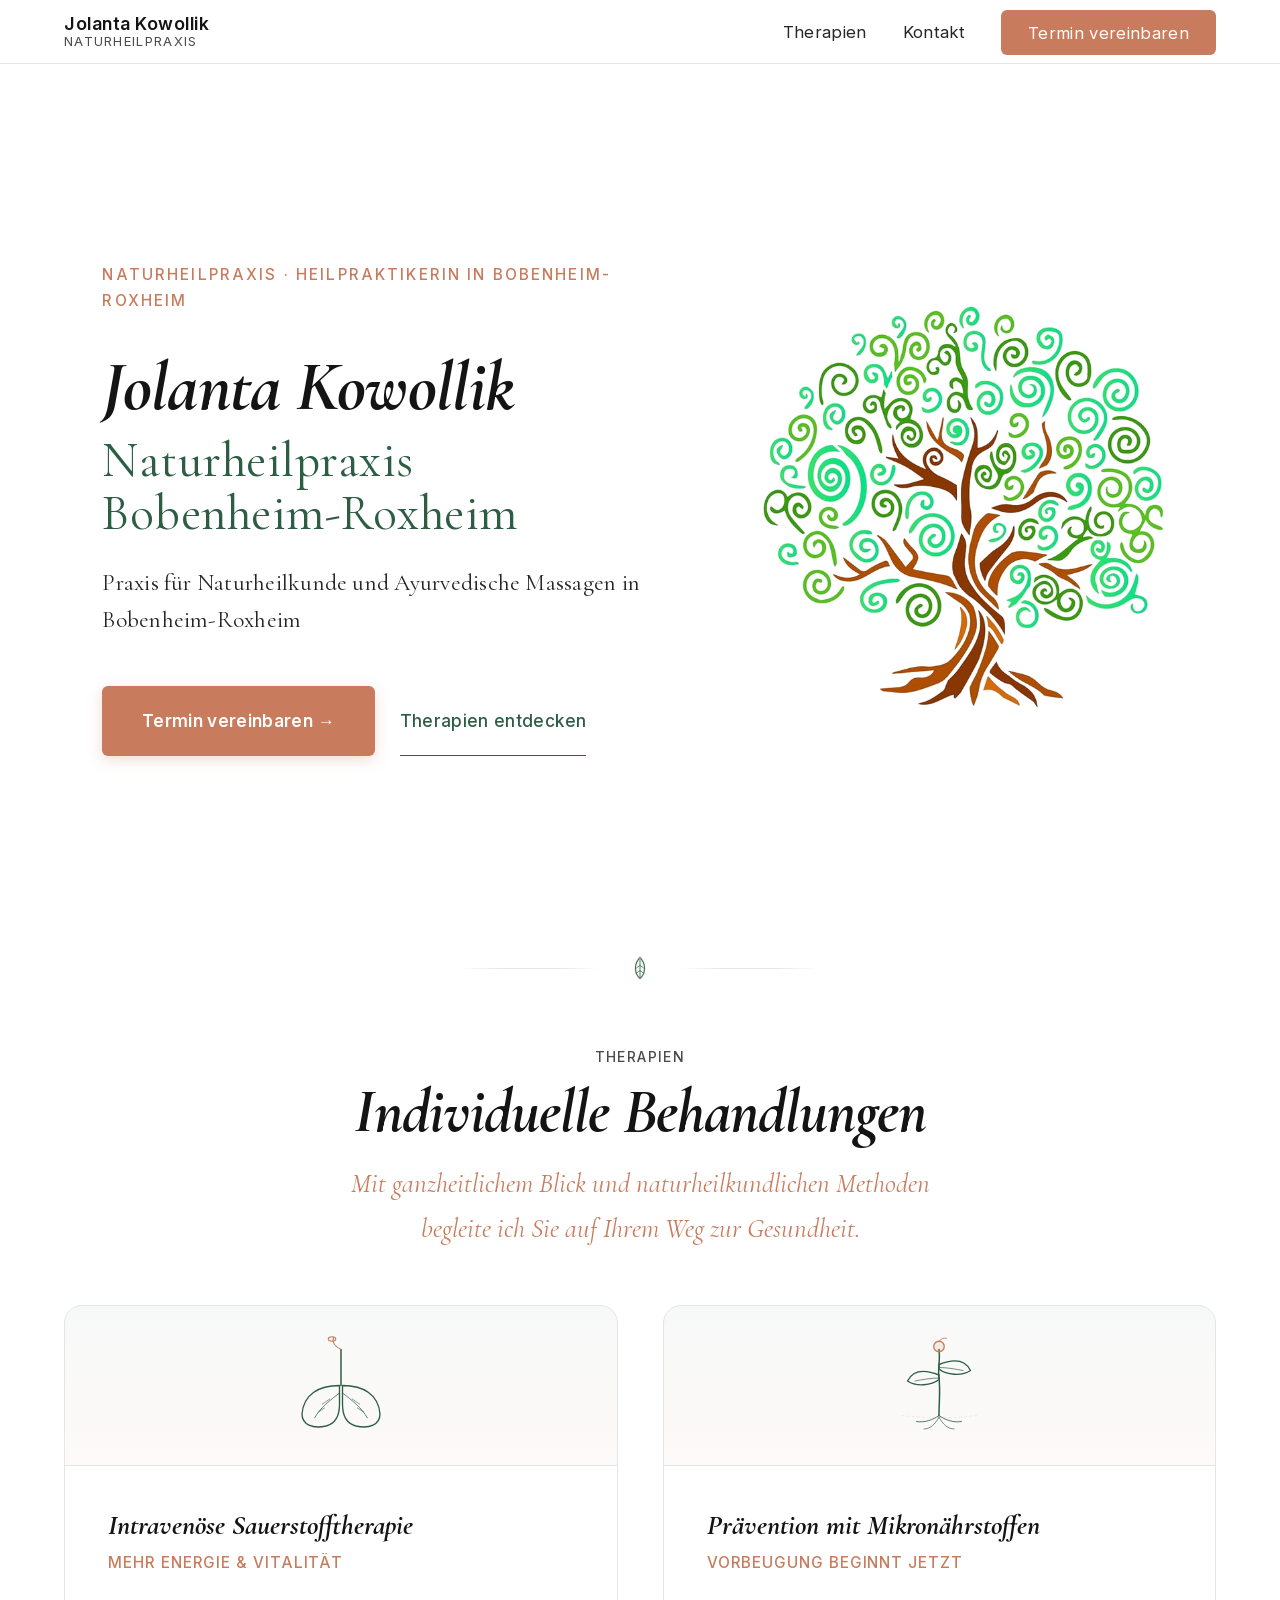
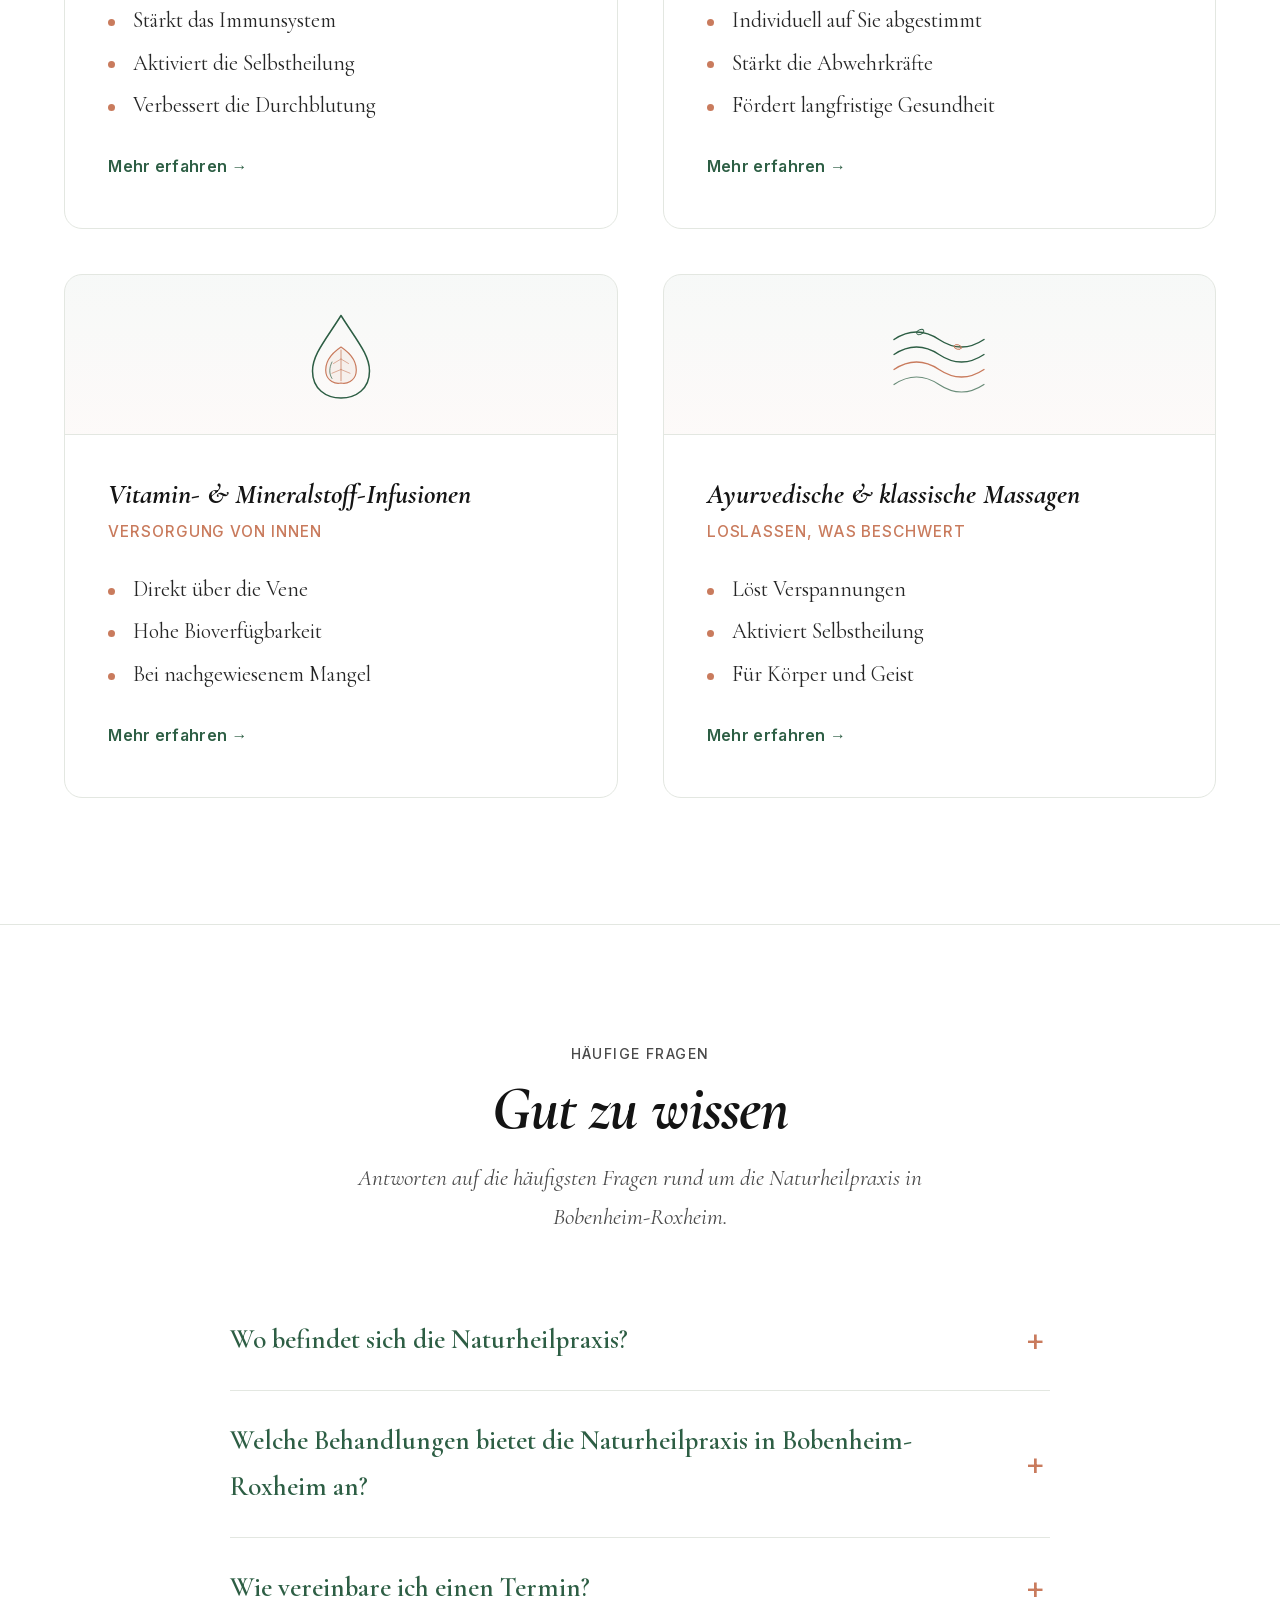
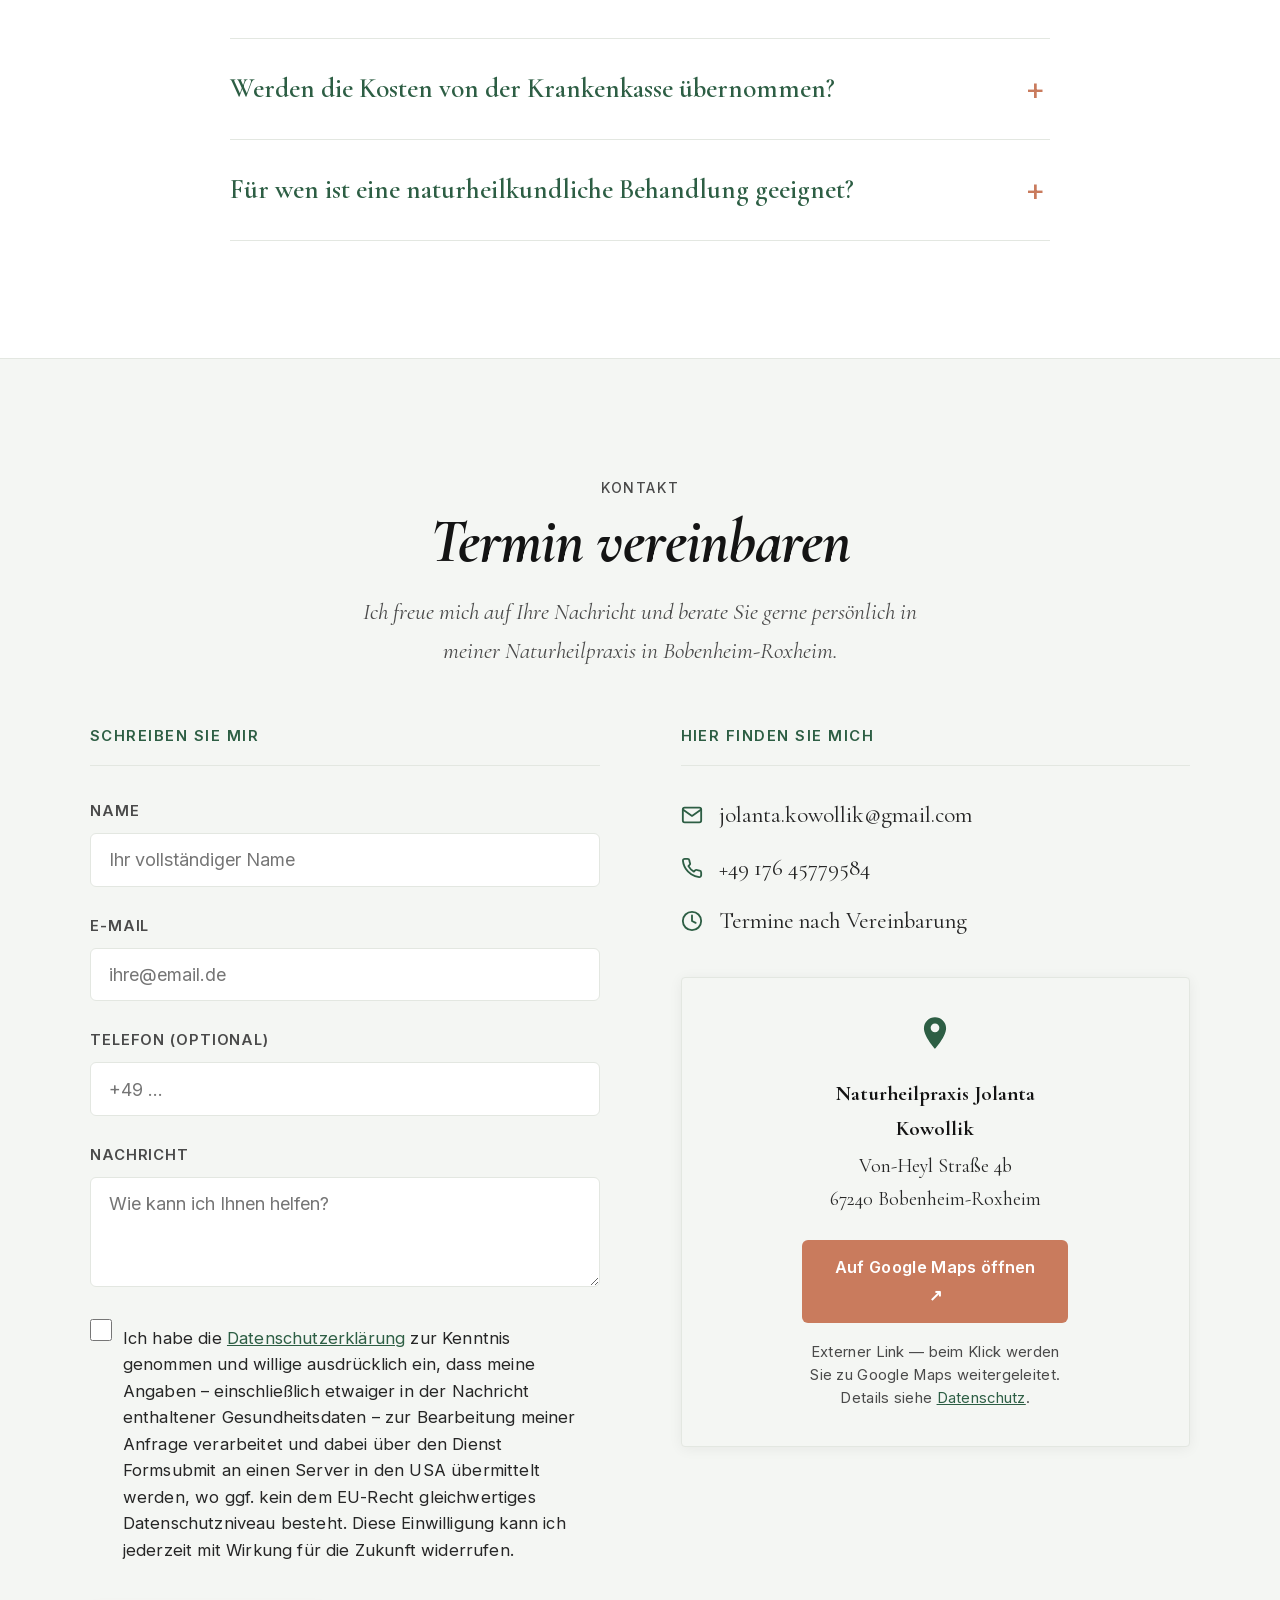
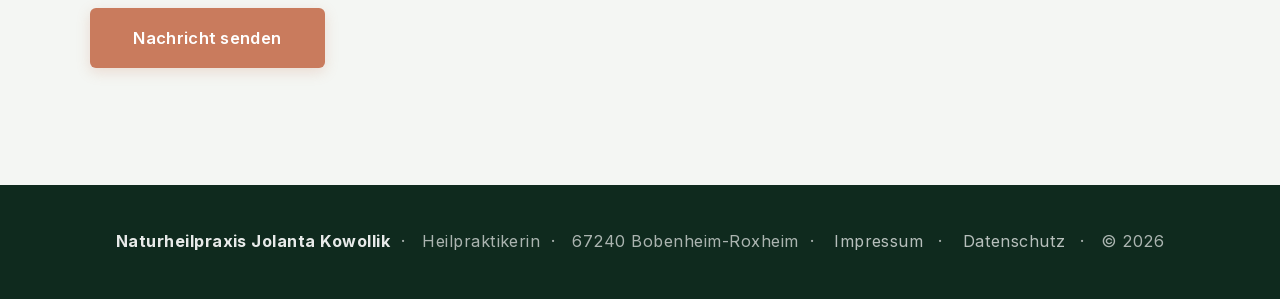
==== commit 34e855fa: "Kontaktdaten sichtbar + lokales SEO (Ort in H1/JSON-LD, FAQ mit Structured Data) Co-Authored-By: Cla" ====
--- a/index.html
+++ b/index.html
@@ -24,6 +24,7 @@
     "@context": "https://schema.org",
     "@type": "MedicalBusiness",
     "name": "Naturheilpraxis Jolanta Kowollik",
+    "alternateName": "Naturheilpraxis Bobenheim-Roxheim",
     "description": "Heilpraktikerin für Naturheilkunde und ayurvedische Massagen in Bobenheim-Roxheim. Sauerstofftherapie, Mikronährstoffe, Infusionstherapie und Massagen.",
     "image": "https://www.naturheilpraxis-bobenheim.de/tree2.webp",
     "url": "https://www.naturheilpraxis-bobenheim.de/",
@@ -43,6 +44,13 @@
       "latitude": 49.5333,
       "longitude": 8.3833
     },
+    "areaServed": [
+      { "@type": "City", "name": "Bobenheim-Roxheim" },
+      { "@type": "City", "name": "Frankenthal" },
+      { "@type": "City", "name": "Worms" },
+      { "@type": "City", "name": "Ludwigshafen" },
+      { "@type": "AdministrativeArea", "name": "Rhein-Pfalz-Kreis" }
+    ],
     "medicalSpecialty": ["AlternativeMedicine"],
     "availableService": [
       {
@@ -69,6 +77,56 @@
   }
   </script>
 
+  <!-- JSON-LD: FAQ for Rich-Results -->
+  <script type="application/ld+json">
+  {
+    "@context": "https://schema.org",
+    "@type": "FAQPage",
+    "mainEntity": [
+      {
+        "@type": "Question",
+        "name": "Wo befindet sich die Naturheilpraxis?",
+        "acceptedAnswer": {
+          "@type": "Answer",
+          "text": "Die Naturheilpraxis Jolanta Kowollik liegt in der Von-Heyl Straße 4b in 67240 Bobenheim-Roxheim und ist gut erreichbar auch aus Frankenthal, Worms und Ludwigshafen."
+        }
+      },
+      {
+        "@type": "Question",
+        "name": "Welche Behandlungen bietet die Naturheilpraxis in Bobenheim-Roxheim an?",
+        "acceptedAnswer": {
+          "@type": "Answer",
+          "text": "Als Heilpraktikerin biete ich intravenöse Sauerstofftherapie, Vitamin- und Mineralstoff-Infusionen, Mikronährstoff-Prävention (orthomolekulare Medizin) sowie ayurvedische und klassische Massagen an."
+        }
+      },
+      {
+        "@type": "Question",
+        "name": "Wie vereinbare ich einen Termin?",
+        "acceptedAnswer": {
+          "@type": "Answer",
+          "text": "Termine finden nach Vereinbarung statt. Sie erreichen mich telefonisch unter +49 176 45779584, per E-Mail an jolanta.kowollik@gmail.com oder direkt über das Kontaktformular auf dieser Seite."
+        }
+      },
+      {
+        "@type": "Question",
+        "name": "Werden die Kosten von der Krankenkasse übernommen?",
+        "acceptedAnswer": {
+          "@type": "Answer",
+          "text": "Heilpraktiker-Leistungen werden von den gesetzlichen Krankenkassen in der Regel nicht übernommen. Viele private Krankenversicherungen und Heilpraktiker-Zusatzversicherungen erstatten die Behandlung ganz oder teilweise. Fragen Sie im Zweifel vorab bei Ihrer Versicherung nach."
+        }
+      },
+      {
+        "@type": "Question",
+        "name": "Für wen ist eine naturheilkundliche Behandlung geeignet?",
+        "acceptedAnswer": {
+          "@type": "Answer",
+          "text": "Die naturheilkundlichen Verfahren richten sich an Menschen, die ihre Gesundheit ganzheitlich unterstützen und begleiten lassen möchten. In einem persönlichen Gespräch bespreche ich mit Ihnen, welche Methode zu Ihrem Anliegen passt."
+        }
+      }
+    ]
+  }
+  </script>
+
   <link rel="stylesheet" href="fonts/fonts.css" />
 
   <style>
@@ -558,6 +616,58 @@
     }
 
     /* ── CONTACT ── */
+    #faq { background: var(--bg); padding: 6.5rem 5vw; }
+
+    .faq-list { max-width: 820px; margin: 2.5rem auto 0; }
+
+    .faq-item { border-bottom: 1px solid var(--border); }
+
+    .faq-item summary {
+      list-style: none;
+      cursor: pointer;
+      padding: 1.5rem 2.6rem 1.5rem 0;
+      position: relative;
+      font-family: 'Cormorant Garamond', Georgia, serif;
+      font-size: 1.5rem;
+      font-weight: 600;
+      color: var(--green);
+      transition: color 0.2s;
+    }
+
+    .faq-item summary::-webkit-details-marker { display: none; }
+    .faq-item summary:hover { color: var(--accent); }
+
+    .faq-item summary::after {
+      content: "+";
+      position: absolute;
+      right: 0.3rem;
+      top: 50%;
+      transform: translateY(-50%);
+      font-family: 'Inter', sans-serif;
+      font-size: 1.7rem;
+      font-weight: 400;
+      color: var(--accent);
+      line-height: 1;
+    }
+
+    .faq-item[open] summary::after { content: "\2212"; }
+
+    .faq-answer {
+      padding: 0 0 1.7rem;
+      font-size: 1.18rem;
+      line-height: 1.7;
+      color: var(--text-mid);
+      max-width: 730px;
+    }
+
+    .faq-answer a { color: var(--green); text-decoration: underline; }
+    .faq-answer a:hover { color: var(--green-dark); }
+
+    @media (max-width: 480px) {
+      .faq-item summary { font-size: 1.28rem; }
+      .faq-answer { font-size: 1.08rem; }
+    }
+
     #kontakt { background: var(--bg-alt); padding: 6.5rem 5vw; }
 
     .kontakt-grid {
@@ -676,6 +786,37 @@
     }
 
     .form-submit:hover { background: var(--accent-dark); transform: translateY(-1px); box-shadow: 0 8px 20px rgba(201, 123, 93, 0.3); }
+
+    .kontakt-details {
+      list-style: none;
+      margin: 0 0 2.2rem;
+      display: flex;
+      flex-direction: column;
+      gap: 1.15rem;
+    }
+
+    .kontakt-details li {
+      display: flex;
+      align-items: center;
+      gap: 0.9rem;
+      font-family: 'Cormorant Garamond', Georgia, serif;
+      font-size: 1.28rem;
+      line-height: 1.4;
+      color: var(--text-mid);
+    }
+
+    .kontakt-details svg {
+      color: var(--green);
+      flex-shrink: 0;
+    }
+
+    .kontakt-details a {
+      color: var(--text-mid);
+      text-decoration: none;
+      transition: color 0.2s;
+    }
+
+    .kontakt-details a:hover { color: var(--green); text-decoration: underline; }
 
     .map-wrapper {
       border-radius: 4px;
@@ -928,14 +1069,14 @@
   <section class="hero" id="start">
     <div class="hero-inner">
       <div class="hero-content">
-        <p class="hero-eyebrow">Naturheilpraxis · Heilpraktikerin</p>
+        <p class="hero-eyebrow">Naturheilpraxis · Heilpraktikerin in Bobenheim-Roxheim</p>
 
         <h1 class="hero-h1">
           Jolanta Kowollik
-          <span>Naturheilpraxis</span>
+          <span>Naturheilpraxis Bobenheim-Roxheim</span>
         </h1>
 
-        <p class="hero-tagline">Praxis für Naturheilkunde und Ayurvedische Massagen</p>
+        <p class="hero-tagline">Praxis für Naturheilkunde und Ayurvedische Massagen in Bobenheim-Roxheim</p>
 
         <div class="hero-cta-wrap">
           <a href="#kontakt" class="hero-cta">Termin vereinbaren&nbsp;→</a>
@@ -1112,12 +1253,70 @@
 
   <div class="gold-divider"></div>
 
+  <!-- FAQ -->
+  <section id="faq">
+    <div class="section-header">
+      <p class="section-eyebrow">Häufige Fragen</p>
+      <h2>Gut zu wissen</h2>
+      <p class="section-sub">Antworten auf die häufigsten Fragen rund um die Naturheilpraxis in Bobenheim-Roxheim.</p>
+    </div>
+
+    <div class="faq-list">
+      <details class="faq-item">
+        <summary>Wo befindet sich die Naturheilpraxis?</summary>
+        <div class="faq-answer">
+          Die Naturheilpraxis Jolanta Kowollik liegt in der Von-Heyl Straße 4b in 67240 Bobenheim-Roxheim
+          und ist gut erreichbar auch aus Frankenthal, Worms und Ludwigshafen.
+        </div>
+      </details>
+
+      <details class="faq-item">
+        <summary>Welche Behandlungen bietet die Naturheilpraxis in Bobenheim-Roxheim an?</summary>
+        <div class="faq-answer">
+          Als Heilpraktikerin biete ich intravenöse Sauerstofftherapie, Vitamin- und Mineralstoff-Infusionen,
+          Mikronährstoff-Prävention (orthomolekulare Medizin) sowie ayurvedische und klassische Massagen an.
+          Eine Übersicht finden Sie im Bereich <a href="#leistungen">Therapien</a>.
+        </div>
+      </details>
+
+      <details class="faq-item">
+        <summary>Wie vereinbare ich einen Termin?</summary>
+        <div class="faq-answer">
+          Termine finden nach Vereinbarung statt. Sie erreichen mich telefonisch unter
+          <a href="tel:+4917645779584">+49 176 45779584</a>, per E-Mail an
+          <a href="mailto:jolanta.kowollik@gmail.com">jolanta.kowollik@gmail.com</a>
+          oder direkt über das <a href="#kontakt">Kontaktformular</a> auf dieser Seite.
+        </div>
+      </details>
+
+      <details class="faq-item">
+        <summary>Werden die Kosten von der Krankenkasse übernommen?</summary>
+        <div class="faq-answer">
+          Heilpraktiker-Leistungen werden von den gesetzlichen Krankenkassen in der Regel nicht übernommen.
+          Viele private Krankenversicherungen und Heilpraktiker-Zusatzversicherungen erstatten die Behandlung
+          ganz oder teilweise. Fragen Sie im Zweifel vorab bei Ihrer Versicherung nach.
+        </div>
+      </details>
+
+      <details class="faq-item">
+        <summary>Für wen ist eine naturheilkundliche Behandlung geeignet?</summary>
+        <div class="faq-answer">
+          Die naturheilkundlichen Verfahren richten sich an Menschen, die ihre Gesundheit ganzheitlich
+          unterstützen und begleiten lassen möchten. In einem persönlichen Gespräch bespreche ich mit Ihnen,
+          welche Methode zu Ihrem Anliegen passt.
+        </div>
+      </details>
+    </div>
+  </section>
+
+  <div class="gold-divider"></div>
+
   <!-- CONTACT + MAP -->
   <section id="kontakt">
     <div class="section-header">
       <p class="section-eyebrow">Kontakt</p>
       <h2>Termin vereinbaren</h2>
-      <p class="section-sub">Ich freue mich auf Ihre Nachricht und berate Sie gerne persönlich.</p>
+      <p class="section-sub">Ich freue mich auf Ihre Nachricht und berate Sie gerne persönlich in meiner Naturheilpraxis in Bobenheim-Roxheim.</p>
     </div>
 
     <div class="kontakt-grid">
@@ -1154,6 +1353,20 @@
 
       <div>
         <p class="col-heading">Hier finden Sie mich</p>
+        <ul class="kontakt-details">
+          <li>
+            <svg width="22" height="22" viewBox="0 0 24 24" fill="none" stroke="currentColor" stroke-width="2" stroke-linecap="round" stroke-linejoin="round" aria-hidden="true"><path d="M4 4h16c1.1 0 2 .9 2 2v12c0 1.1-.9 2-2 2H4c-1.1 0-2-.9-2-2V6c0-1.1.9-2 2-2z"/><polyline points="22,6 12,13 2,6"/></svg>
+            <a href="mailto:jolanta.kowollik@gmail.com">jolanta.kowollik@gmail.com</a>
+          </li>
+          <li>
+            <svg width="22" height="22" viewBox="0 0 24 24" fill="none" stroke="currentColor" stroke-width="2" stroke-linecap="round" stroke-linejoin="round" aria-hidden="true"><path d="M22 16.92v3a2 2 0 0 1-2.18 2 19.79 19.79 0 0 1-8.63-3.07 19.5 19.5 0 0 1-6-6 19.79 19.79 0 0 1-3.07-8.67A2 2 0 0 1 4.11 2h3a2 2 0 0 1 2 1.72c.13.96.36 1.9.7 2.81a2 2 0 0 1-.45 2.11L8.09 9.91a16 16 0 0 0 6 6l1.27-1.27a2 2 0 0 1 2.11-.45c.91.34 1.85.57 2.81.7A2 2 0 0 1 22 16.92z"/></svg>
+            <a href="tel:+4917645779584">+49 176 45779584</a>
+          </li>
+          <li>
+            <svg width="22" height="22" viewBox="0 0 24 24" fill="none" stroke="currentColor" stroke-width="2" stroke-linecap="round" stroke-linejoin="round" aria-hidden="true"><circle cx="12" cy="12" r="10"/><polyline points="12 6 12 12 16 14"/></svg>
+            <span>Termine nach Vereinbarung</span>
+          </li>
+        </ul>
         <div class="map-wrapper map-placeholder">
           <div class="map-placeholder-inner">
             <svg class="map-placeholder-pin" viewBox="0 0 24 24" width="38" height="38" aria-hidden="true">
